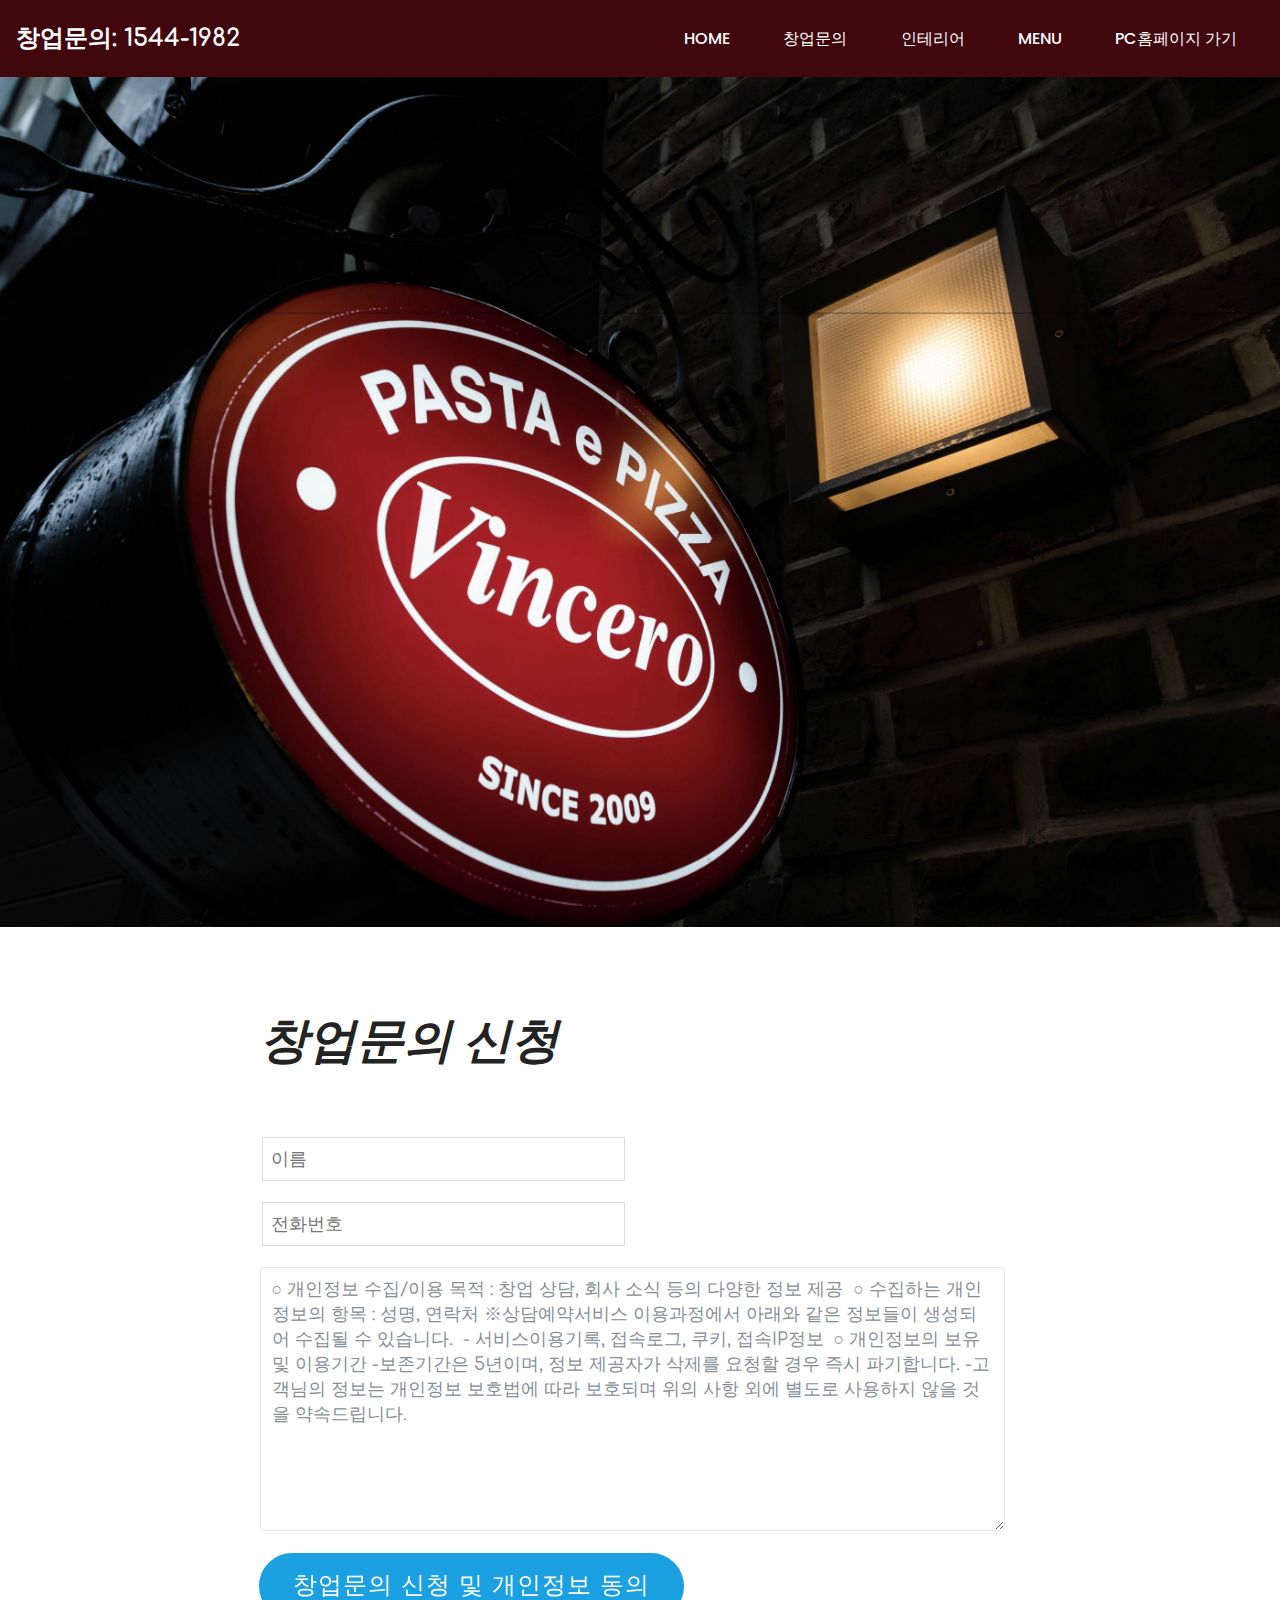
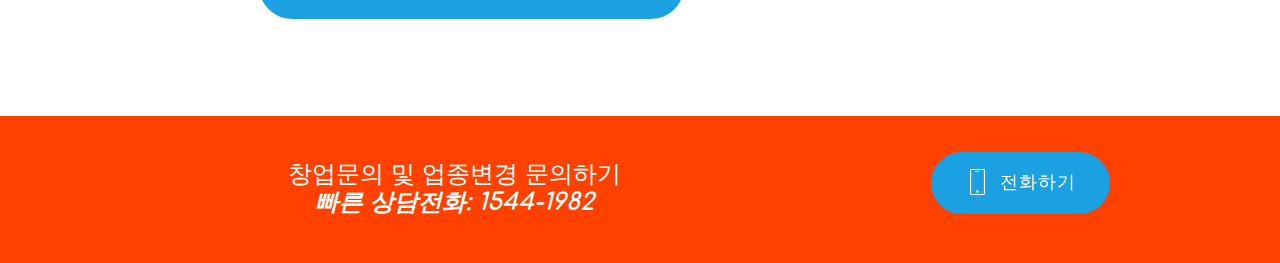
==== db.html @ 5d3021d0 "3.28" ====
<!DOCTYPE html>
<html >
<head>
  <!-- Site made with Mobirise Website Builder v4.5.2, https://mobirise.com -->
  <meta charset="UTF-8">
  <meta http-equiv="X-UA-Compatible" content="IE=edge">
  <meta name="generator" content="Mobirise v4.5.2, mobirise.com">
  <meta name="viewport" content="width=device-width, initial-scale=1, minimum-scale=1">
  <link rel="shortcut icon" href="assets/images/logo2.png" type="image/x-icon">
  <meta name="description" content="빈체로 레스토랑창업 아이템 정보">
  <title>빈체로 레스토랑창업 정보</title>
  <link rel="stylesheet" href="https://fonts.googleapis.com/css?family=Poppins:300,400,500,600,700">
  <link rel="stylesheet" href="assets/web/assets/mobirise-icons/mobirise-icons.css">
  <link rel="stylesheet" href="assets/bootstrap/css/bootstrap.min.css">
  <link rel="stylesheet" href="assets/bootstrap/css/bootstrap-grid.min.css">
  <link rel="stylesheet" href="assets/bootstrap/css/bootstrap-reboot.min.css">
  <link rel="stylesheet" href="assets/dropdown/css/style.css">
  <link rel="stylesheet" href="assets/theme/css/style.css">
  <link rel="stylesheet" href="assets/mobirise/css/mbr-additional.css" type="text/css">
  
  
  

<meta property="og:title" content="레스토랑창업 빈체로 창업아이템">
<meta property="og:description" content="레스토랑창업 빈체로">

<!-- Facebook Pixel Code -->
<script>
!function(f,b,e,v,n,t,s){if(f.fbq)return;n=f.fbq=function(){n.callMethod?
n.callMethod.apply(n,arguments):n.queue.push(arguments)};if(!f._fbq)f._fbq=n;
n.push=n;n.loaded=!0;n.version='2.0';n.queue=[];t=b.createElement(e);t.async=!0;
t.src=v;s=b.getElementsByTagName(e)[0];s.parentNode.insertBefore(t,s)}(window,
document,'script','https://connect.facebook.net/en_US/fbevents.js');
fbq('init', '334374096729986');
fbq('track', 'PageView');
</script>
<noscript><img height="1" width="1" style="display:none"
src="https://www.facebook.com/tr?id=334374096729986&ev=PageView&noscript=1"
/></noscript>
<!-- DO NOT MODIFY -->
<!-- End Facebook Pixel Code -->
</head>
<body>

<!-- Google Analytics -->
<!-- Global site tag (gtag.js) - Google Analytics -->
<script async src="https://www.googletagmanager.com/gtag/js?id=UA-93839439-15"></script>
<script>
  window.dataLayer = window.dataLayer || [];
  function gtag(){dataLayer.push(arguments);}
  gtag('js', new Date());

  gtag('config', 'UA-93839439-15');
</script>
<!-- /Google Analytics -->


<section once="footers" class="cid-qMMzba662f" id="footer1-1d" data-rv-view="251">

    

    

    <div class="container">
        <div class="media-container-row align-center justify-content-center align-items-center">
            <div class="section-text m-2">
                <p class="mbr-text mbr-black mb-0 mbr-fonts-style display-7">dfdfdfdfdfdfdf</p>
            </div>
            
        </div>
    </div>
</section>

<section class="menu cid-qMMxXJLkba" once="menu" id="menu1-1e" data-rv-view="254">

    
    

    <nav class="navbar navbar-dropdown navbar-fixed-top navbar-expand-lg">
        <div class="navbar-brand">
            
            <span class="navbar-caption-wrap"><a class="navbar-caption text-white display-5" href="tel:1544-1982">창업문의: 1544-1982&nbsp;</a></span>
        </div>
        <button class="navbar-toggler" type="button" data-toggle="collapse" data-target="#navbarSupportedContent" aria-controls="navbarNavAltMarkup" aria-expanded="false" aria-label="Toggle navigation">
            <div class="hamburger">
                <span></span>
                <span></span>
                <span></span>
                <span></span>
            </div>
        </button>
      <div class="collapse navbar-collapse" id="navbarSupportedContent">
            <ul class="navbar-nav nav-dropdown nav-right" data-app-modern-menu="true"><li class="nav-item">
                    <a class="nav-link link text-white display-4" href="index.html">HOME</a>
                </li><li class="nav-item"><a class="nav-link link text-white display-4" href="db.html">창업문의</a></li>
                <li class="nav-item">
                    <a class="nav-link link text-white display-4" href="index.html#wowslider-q">인테리어</a>
                </li><li class="nav-item"><a class="nav-link link text-white display-4" href="index.html#features16-v">MENU</a></li>
                <li class="nav-item">
                    <a class="nav-link link text-white display-4" href="http://www.vincero.co/">PC홈페이지 가기</a>
                </li></ul>
            
            
      </div>
    </nav>
</section>

<section class="cid-qMPWNWsmao" id="image1-1g" data-rv-view="256">

    

    
    <figure class="mbr-figure">
            <div class="image-block" style="width: 66%;">
                <img src="assets/images/-01i0906-2800x1866.jpg" width="1400" alt="Mobirise" title="" media-simple="true">
            </div>
    </figure>
</section>

<section class="cid-qMPWMbEfNv" id="form2-1f" data-rv-view="259">

    

    
    <div class="container">
        <div class="row justify-content-center">
            <div class="form-1 col-md-8 col-sm-12" data-form-type="formoid">
                <h1 class="mbr-fonts-style mbr-section-heading display-2"><strong><em>창업문의 신청</em></strong></h1>
                <div data-form-alert="" hidden="">감사합니다. 창업문의 신청이 접수되었습니다.</div>
                <form class="mbr-form" action="https://mobirise.com/" method="post" data-form-title="My Mobirise Form"><input type="hidden" data-form-email="true" value="xcXzHi24uvrr2KKrR8WQhCg5rnn2HYo2/P9VfbgAysuGB4WhBj3OjEM5B5cyrfAngEfB4+L61QibQx8ptOHv7mRK9OkXcSCrXVsI24dk4pRbeNUTCFuhPy/o4y9EVj8+">
                    <div class="row input-main">
                        <div class="col-md-6 input-wrap" data-for="name">
                            <input type="text" class="field display-7" name="name" data-form-field="Name" placeholder="이름" required="" id="name-form2-1f">
                        </div>
                        
                    </div>
                    <div class="row input-main">
                        
                        <div class="col-md-6 input-wrap" data-for="subject">
                            <input type="text" class="field display-7" name="sujbect" data-form-field="Subject" placeholder="전화번호" id="sujbect-form2-1f">
                        </div>
                    </div>
                    <div class="form-group" data-for="message">
                        <textarea type="text" class="form-control display-7" name="message" rows="7" placeholder="○ 개인정보 수집/이용 목적 : 창업 상담, 회사 소식 등의 다양한 정보 제공  ○ 수집하는 개인정보의 항목 : 성명, 연락처 ※상담예약서비스 이용과정에서 아래와 같은 정보들이 생성되어 수집될 수 있습니다.  - 서비스이용기록, 접속로그, 쿠키, 접속IP정보  ○ 개인정보의 보유 및 이용기간 -보존기간은 5년이며, 정보 제공자가 삭제를 요청할 경우 즉시 파기합니다. -고객님의 정보는 개인정보 보호법에 따라 보호되며 위의 사항 외에 별도로 사용하지 않을 것을 약속드립니다." data-form-field="Message" id="message-form2-1f"></textarea>
                    </div>
                    <span class="input-group-btn"><button href="" type="submit" class="btn btn-form btn-info display-5">창업문의 신청 및 개인정보 동의</button></span>
                </form>
            </div>
        </div>
   </div>
</section>

<section class="cid-qMPXDvBtUy" id="info1-1l" data-rv-view="262">

    

    
    <div class="container text-center">
        <div class="row justify-content-center">
            <div class="col-md-8 section">
                <div class="section-title">
                    <h3 class="mbr-fonts-style mbr-section-title display-5">창업문의 및 업종변경 문의하기<br><strong><em>빠른 상담전화: 1544-1982</em></strong></h3>
                </div>
            </div>
            <div class="col-md-4 mbr-section-btn"><a href="tel:1544-1982" class="btn btn-info display-7"><span class="mbri-mobile mbr-iconfont mbr-iconfont-btn"></span>전화하기</a></div>
        </div>
    </div>
</section>


  <script src="assets/web/assets/jquery/jquery.min.js"></script>
  <script src="assets/popper/popper.min.js"></script>
  <script src="assets/bootstrap/js/bootstrap.min.js"></script>
  <script src="assets/smooth-scroll/smooth-scroll.js"></script>
  <script src="assets/dropdown/js/script.min.js"></script>
  <script src="assets/touch-swipe/jquery.touch-swipe.min.js"></script>
  <script src="assets/theme/js/script.js"></script>
  <script src="assets/formoid/formoid.min.js"></script>
  
  <script type="text/javascript">
/* <![CDATA[ */
var google_conversion_id = 977690298;
var google_custom_params = window.google_tag_params;
var google_remarketing_only = true;
/* ]]> */
</script>
<script type="text/javascript" src="//www.googleadservices.com/pagead/conversion.js">
</script>
<noscript>
<div style="display:inline;">
<img height="1" width="1" style="border-style:none;" alt="" src="//googleads.g.doubleclick.net/pagead/viewthroughconversion/977690298/?guid=ON&script=0"/>
</div>
</noscript>
</body>
</html>
---- assets/web/assets/mobirise-icons/mobirise-icons.css ----
@font-face {
  font-family: 'MobiriseIcons';
  src:  url('mobirise-icons.eot?spat4u');
  src:  url('mobirise-icons.eot?spat4u#iefix') format('embedded-opentype'),
    url('mobirise-icons.ttf?spat4u') format('truetype'),
    url('mobirise-icons.woff?spat4u') format('woff'),
    url('mobirise-icons.svg?spat4u#MobiriseIcons') format('svg');
  font-weight: normal;
  font-style: normal;
}

[class^="mbri-"], [class*=" mbri-"] {
  /* use !important to prevent issues with browser extensions that change fonts */
  font-family: MobiriseIcons !important;
  speak: none;
  font-style: normal;
  font-weight: normal;
  font-variant: normal;
  text-transform: none;
  line-height: 1;

  /* Better Font Rendering =========== */
  -webkit-font-smoothing: antialiased;
  -moz-osx-font-smoothing: grayscale;
}

.mbri-add-submenu:before {
  content: "\e900";
}
.mbri-alert:before {
  content: "\e901";
}
.mbri-align-center:before {
  content: "\e902";
}
.mbri-align-justify:before {
  content: "\e903";
}
.mbri-align-left:before {
  content: "\e904";
}
.mbri-align-right:before {
  content: "\e905";
}
.mbri-android:before {
  content: "\e906";
}
.mbri-apple:before {
  content: "\e907";
}
.mbri-arrow-down:before {
  content: "\e908";
}
.mbri-arrow-next:before {
  content: "\e909";
}
.mbri-arrow-prev:before {
  content: "\e90a";
}
.mbri-arrow-up:before {
  content: "\e90b";
}
.mbri-bold:before {
  content: "\e90c";
}
.mbri-bookmark:before {
  content: "\e90d";
}
.mbri-bootstrap:before {
  content: "\e90e";
}
.mbri-briefcase:before {
  content: "\e90f";
}
.mbri-browse:before {
  content: "\e910";
}
.mbri-bulleted-list:before {
  content: "\e911";
}
.mbri-calendar:before {
  content: "\e912";
}
.mbri-camera:before {
  content: "\e913";
}
.mbri-cart-add:before {
  content: "\e914";
}
.mbri-cart-full:before {
  content: "\e915";
}
.mbri-cash:before {
  content: "\e916";
}
.mbri-change-style:before {
  content: "\e917";
}
.mbri-chat:before {
  content: "\e918";
}
.mbri-clock:before {
  content: "\e919";
}
.mbri-close:before {
  content: "\e91a";
}
.mbri-cloud:before {
  content: "\e91b";
}
.mbri-code:before {
  content: "\e91c";
}
.mbri-contact-form:before {
  content: "\e91d";
}
.mbri-credit-card:before {
  content: "\e91e";
}
.mbri-cursor-click:before {
  content: "\e91f";
}
.mbri-cust-feedback:before {
  content: "\e920";
}
.mbri-database:before {
  content: "\e921";
}
.mbri-delivery:before {
  content: "\e922";
}
.mbri-desktop:before {
  content: "\e923";
}
.mbri-devices:before {
  content: "\e924";
}
.mbri-down:before {
  content: "\e925";
}
.mbri-download:before {
  content: "\e989";
}
.mbri-drag-n-drop:before {
  content: "\e927";
}
.mbri-drag-n-drop2:before {
  content: "\e928";
}
.mbri-edit:before {
  content: "\e929";
}
.mbri-edit2:before {
  content: "\e92a";
}
.mbri-error:before {
  content: "\e92b";
}
.mbri-extension:before {
  content: "\e92c";
}
.mbri-features:before {
  content: "\e92d";
}
.mbri-file:before {
  content: "\e92e";
}
.mbri-flag:before {
  content: "\e92f";
}
.mbri-folder:before {
  content: "\e930";
}
.mbri-gift:before {
  content: "\e931";
}
.mbri-github:before {
  content: "\e932";
}
.mbri-globe:before {
  content: "\e933";
}
.mbri-globe-2:before {
  content: "\e934";
}
.mbri-growing-chart:before {
  content: "\e935";
}
.mbri-hearth:before {
  content: "\e936";
}
.mbri-help:before {
  content: "\e937";
}
.mbri-home:before {
  content: "\e938";
}
.mbri-hot-cup:before {
  content: "\e939";
}
.mbri-idea:before {
  content: "\e93a";
}
.mbri-image-gallery:before {
  content: "\e93b";
}
.mbri-image-slider:before {
  content: "\e93c";
}
.mbri-info:before {
  content: "\e93d";
}
.mbri-italic:before {
  content: "\e93e";
}
.mbri-key:before {
  content: "\e93f";
}
.mbri-laptop:before {
  content: "\e940";
}
.mbri-layers:before {
  content: "\e941";
}
.mbri-left-right:before {
  content: "\e942";
}
.mbri-left:before {
  content: "\e943";
}
.mbri-letter:before {
  content: "\e944";
}
.mbri-like:before {
  content: "\e945";
}
.mbri-link:before {
  content: "\e946";
}
.mbri-lock:before {
  content: "\e947";
}
.mbri-login:before {
  content: "\e948";
}
.mbri-logout:before {
  content: "\e949";
}
.mbri-magic-stick:before {
  content: "\e94a";
}
.mbri-map-pin:before {
  content: "\e94b";
}
.mbri-menu:before {
  content: "\e94c";
}
.mbri-mobile:before {
  content: "\e94d";
}
.mbri-mobile2:before {
  content: "\e94e";
}
.mbri-mobirise:before {
  content: "\e94f";
}
.mbri-more-horizontal:before {
  content: "\e950";
}
.mbri-more-vertical:before {
  content: "\e951";
}
.mbri-music:before {
  content: "\e952";
}
.mbri-new-file:before {
  content: "\e953";
}
.mbri-numbered-list:before {
  content: "\e954";
}
.mbri-opened-folder:before {
  content: "\e955";
}
.mbri-pages:before {
  content: "\e956";
}
.mbri-paper-plane:before {
  content: "\e957";
}
.mbri-paperclip:before {
  content: "\e958";
}
.mbri-photo:before {
  content: "\e959";
}
.mbri-photos:before {
  content: "\e95a";
}
.mbri-pin:before {
  content: "\e95b";
}
.mbri-play:before {
  content: "\e95c";
}
.mbri-plus:before {
  content: "\e95d";
}
.mbri-preview:before {
  content: "\e95e";
}
.mbri-print:before {
  content: "\e95f";
}
.mbri-protect:before {
  content: "\e960";
}
.mbri-question:before {
  content: "\e961";
}
.mbri-quote-left:before {
  content: "\e962";
}
.mbri-quote-right:before {
  content: "\e963";
}
.mbri-refresh:before {
  content: "\e964";
}
.mbri-responsive:before {
  content: "\e965";
}
.mbri-right:before {
  content: "\e966";
}
.mbri-rocket:before {
  content: "\e967";
}
.mbri-sad-face:before {
  content: "\e968";
}
.mbri-sale:before {
  content: "\e969";
}
.mbri-save:before {
  content: "\e96a";
}
.mbri-search:before {
  content: "\e96b";
}
.mbri-setting:before {
  content: "\e96c";
}
.mbri-setting2:before {
  content: "\e96d";
}
.mbri-setting3:before {
  content: "\e96e";
}
.mbri-share:before {
  content: "\e96f";
}
.mbri-shopping-bag:before {
  content: "\e970";
}
.mbri-shopping-basket:before {
  content: "\e971";
}
.mbri-shopping-cart:before {
  content: "\e972";
}
.mbri-sites:before {
  content: "\e973";
}
.mbri-smile-face:before {
  content: "\e974";
}
.mbri-speed:before {
  content: "\e975";
}
.mbri-star:before {
  content: "\e976";
}
.mbri-success:before {
  content: "\e977";
}
.mbri-sun:before {
  content: "\e978";
}
.mbri-sun2:before {
  content: "\e979";
}
.mbri-tablet:before {
  content: "\e97a";
}
.mbri-tablet-vertical:before {
  content: "\e97b";
}
.mbri-target:before {
  content: "\e97c";
}
.mbri-timer:before {
  content: "\e97d";
}
.mbri-to-ftp:before {
  content: "\e97e";
}
.mbri-to-local-drive:before {
  content: "\e97f";
}
.mbri-touch-swipe:before {
  content: "\e980";
}
.mbri-touch:before {
  content: "\e981";
}
.mbri-trash:before {
  content: "\e982";
}
.mbri-underline:before {
  content: "\e983";
}
.mbri-unlink:before {
  content: "\e984";
}
.mbri-unlock:before {
  content: "\e985";
}
.mbri-up-down:before {
  content: "\e986";
}
.mbri-up:before {
  content: "\e987";
}
.mbri-update:before {
  content: "\e988";
}
.mbri-upload:before {
 content: "\e926"; 
}
.mbri-user:before {
  content: "\e98a";
}
.mbri-user2:before {
  content: "\e98b";
}
.mbri-users:before {
  content: "\e98c";
}
.mbri-video:before {
  content: "\e98d";
}
.mbri-video-play:before {
  content: "\e98e";
}
.mbri-watch:before {
  content: "\e98f";
}
.mbri-website-theme:before {
  content: "\e990";
}
.mbri-wifi:before {
  content: "\e991";
}
.mbri-windows:before {
  content: "\e992";
}
.mbri-zoom-out:before {
  content: "\e993";
}
.mbri-redo:before {
  content: "\e994";
}
.mbri-undo:before {
  content: "\e995";
}
---- assets/dropdown/css/style.css ----
.navbar-dropdown {
  left: 0;
  padding: 0;
  position: absolute;
  right: 0;
  top: 0;
  transition: all 0.45s ease;
  z-index: 1030;
  background: #282828; }
  .navbar-dropdown .navbar-logo {
    margin-right: 0.8rem;
    transition: margin 0.3s ease-in-out;
    vertical-align: middle; }
    .navbar-dropdown .navbar-logo img {
      height: 3.125rem;
      transition: all 0.3s ease-in-out; }
    .navbar-dropdown .navbar-logo.mbr-iconfont {
      font-size: 3.125rem;
      line-height: 3.125rem; }
  .navbar-dropdown .navbar-caption {
    font-weight: 700;
    white-space: normal;
    vertical-align: -4px;
    line-height: 3.125rem !important; }
    .navbar-dropdown .navbar-caption, .navbar-dropdown .navbar-caption:hover {
      color: inherit;
      text-decoration: none; }
  .navbar-dropdown .mbr-iconfont + .navbar-caption {
    vertical-align: -1px; }
  .navbar-dropdown.navbar-fixed-top {
    position: fixed; }
  .navbar-dropdown .navbar-brand span {
    vertical-align: -4px; }
  .navbar-dropdown.bg-color.transparent {
    background: none; }
  .navbar-dropdown.navbar-short .navbar-brand {
    padding: 0.625rem 0; }
    .navbar-dropdown.navbar-short .navbar-brand span {
      vertical-align: -1px; }
  .navbar-dropdown.navbar-short .navbar-caption {
    line-height: 2.375rem !important;
    vertical-align: -2px; }
  .navbar-dropdown.navbar-short .navbar-logo {
    margin-right: 0.5rem; }
    .navbar-dropdown.navbar-short .navbar-logo img {
      height: 2.375rem; }
    .navbar-dropdown.navbar-short .navbar-logo.mbr-iconfont {
      font-size: 2.375rem;
      line-height: 2.375rem; }
  .navbar-dropdown.navbar-short .mbr-table-cell {
    height: 3.625rem; }
  .navbar-dropdown .navbar-close {
    left: 0.6875rem;
    position: fixed;
    top: 0.75rem;
    z-index: 1000; }
  .navbar-dropdown .hamburger-icon {
    content: "";
    display: inline-block;
    vertical-align: middle;
    width: 16px;
    -webkit-box-shadow: 0 -6px 0 1px #282828,0 0 0 1px #282828,0 6px 0 1px #282828;
    -moz-box-shadow: 0 -6px 0 1px #282828,0 0 0 1px #282828,0 6px 0 1px #282828;
    box-shadow: 0 -6px 0 1px #282828,0 0 0 1px #282828,0 6px 0 1px #282828; }

.dropdown-menu .dropdown-toggle[data-toggle="dropdown-submenu"]::after {
  border-bottom: 0.35em solid transparent;
  border-left: 0.35em solid;
  border-right: 0;
  border-top: 0.35em solid transparent;
  margin-left: 0.3rem; }

.dropdown-menu .dropdown-item:focus {
  outline: 0; }

.nav-dropdown {
  font-size: 0.75rem;
  font-weight: 500;
  height: auto !important; }
  .nav-dropdown .nav-btn {
    padding-left: 1rem; }
  .nav-dropdown .link {
    margin: .667em 1.667em;
    font-weight: 500;
    padding: 0;
    transition: color .2s ease-in-out; }
    .nav-dropdown .link.dropdown-toggle {
      margin-right: 2.583em; }
      .nav-dropdown .link.dropdown-toggle::after {
        margin-left: .25rem;
        border-top: 0.35em solid;
        border-right: 0.35em solid transparent;
        border-left: 0.35em solid transparent;
        border-bottom: 0; }
      .nav-dropdown .link.dropdown-toggle[aria-expanded="true"] {
        margin: 0;
        padding: 0.667em 3.263em  0.667em 1.667em; }
  .nav-dropdown .link::after,
  .nav-dropdown .dropdown-item::after {
    color: inherit; }
  .nav-dropdown .btn {
    font-size: 0.75rem;
    font-weight: 700;
    letter-spacing: 0;
    margin-bottom: 0;
    padding-left: 1.25rem;
    padding-right: 1.25rem; }
  .nav-dropdown .dropdown-menu {
    border-radius: 0;
    border: 0;
    left: 0;
    margin: 0;
    padding-bottom: 1.25rem;
    padding-top: 1.25rem;
    position: relative; }
  .nav-dropdown .dropdown-submenu {
    margin-left: 0.125rem;
    top: 0; }
  .nav-dropdown .dropdown-item {
    font-size: 0.8125rem;
    font-weight: 500;
    line-height: 2;
    padding: 0.3846em 4.615em 0.3846em 1.5385em;
    position: relative;
    transition: color .2s ease-in-out, background-color .2s ease-in-out; }
    .nav-dropdown .dropdown-item::after {
      margin-top: -0.3077em;
      position: absolute;
      right: 1.1538em;
      top: 50%; }
    .nav-dropdown .dropdown-item:focus, .nav-dropdown .dropdown-item:hover {
      background: none; }

@media (max-width: 767px) {
  .nav-dropdown.navbar-toggleable-sm {
    bottom: 0;
    display: none;
    left: 0;
    overflow-x: hidden;
    position: fixed;
    top: 0;
    transform: translateX(-100%);
    -ms-transform: translateX(-100%);
    -webkit-transform: translateX(-100%);
    width: 18.75rem;
    z-index: 999; } }
.nav-dropdown.navbar-toggleable-xl {
  bottom: 0;
  display: none;
  left: 0;
  overflow-x: hidden;
  position: fixed;
  top: 0;
  transform: translateX(-100%);
  -ms-transform: translateX(-100%);
  -webkit-transform: translateX(-100%);
  width: 18.75rem;
  z-index: 999; }

.nav-dropdown-sm {
  display: block !important;
  overflow-x: hidden;
  overflow: auto;
  padding-top: 3.875rem; }
  .nav-dropdown-sm::after {
    content: "";
    display: block;
    height: 3rem;
    width: 100%; }
  .nav-dropdown-sm.collapse.in ~ .navbar-close {
    display: block !important; }
  .nav-dropdown-sm.collapsing, .nav-dropdown-sm.collapse.in {
    transform: translateX(0);
    -ms-transform: translateX(0);
    -webkit-transform: translateX(0);
    transition: all 0.25s ease-out;
    -webkit-transition: all 0.25s ease-out;
    background: #282828; }
  .nav-dropdown-sm.collapsing[aria-expanded="false"] {
    transform: translateX(-100%);
    -ms-transform: translateX(-100%);
    -webkit-transform: translateX(-100%); }
  .nav-dropdown-sm .nav-item {
    display: block;
    margin-left: 0 !important;
    padding-left: 0; }
  .nav-dropdown-sm .link,
  .nav-dropdown-sm .dropdown-item {
    border-top: 1px dotted rgba(255, 255, 255, 0.1);
    font-size: 0.8125rem;
    line-height: 1.6;
    margin: 0 !important;
    padding: 0.875rem 2.4rem 0.875rem 1.5625rem !important;
    position: relative;
    white-space: normal; }
    .nav-dropdown-sm .link:focus, .nav-dropdown-sm .link:hover,
    .nav-dropdown-sm .dropdown-item:focus,
    .nav-dropdown-sm .dropdown-item:hover {
      background: rgba(0, 0, 0, 0.2) !important;
      color: #c0a375; }
  .nav-dropdown-sm .nav-btn {
    position: relative;
    padding: 1.5625rem 1.5625rem 0 1.5625rem; }
    .nav-dropdown-sm .nav-btn::before {
      border-top: 1px dotted rgba(255, 255, 255, 0.1);
      content: "";
      left: 0;
      position: absolute;
      top: 0;
      width: 100%; }
    .nav-dropdown-sm .nav-btn + .nav-btn {
      padding-top: 0.625rem; }
      .nav-dropdown-sm .nav-btn + .nav-btn::before {
        display: none; }
  .nav-dropdown-sm .btn {
    padding: 0.625rem 0; }
  .nav-dropdown-sm .dropdown-toggle[data-toggle="dropdown-submenu"]::after {
    margin-left: .25rem;
    border-top: 0.35em solid;
    border-right: 0.35em solid transparent;
    border-left: 0.35em solid transparent;
    border-bottom: 0; }
  .nav-dropdown-sm .dropdown-toggle[data-toggle="dropdown-submenu"][aria-expanded="true"]::after {
    border-top: 0;
    border-right: 0.35em solid transparent;
    border-left: 0.35em solid transparent;
    border-bottom: 0.35em solid; }
  .nav-dropdown-sm .dropdown-menu {
    margin: 0;
    padding: 0;
    position: relative;
    top: 0;
    left: 0;
    width: 100%;
    border: 0;
    float: none;
    border-radius: 0;
    background: none; }
  .nav-dropdown-sm .dropdown-submenu {
    left: 100%;
    margin-left: 0.125rem;
    margin-top: -1.25rem;
    top: 0; }

.navbar-toggleable-sm .nav-dropdown .dropdown-menu {
  position: absolute; }

.navbar-toggleable-sm .nav-dropdown .dropdown-submenu {
  left: 100%;
  margin-left: 0.125rem;
  margin-top: -1.25rem;
  top: 0; }

.navbar-toggleable-sm.opened .nav-dropdown .dropdown-menu {
  position: relative; }

.navbar-toggleable-sm.opened .nav-dropdown .dropdown-submenu {
  left: 0;
  margin-left: 00rem;
  margin-top: 0rem;
  top: 0; }

.is-builder .nav-dropdown.collapsing {
  transition: none !important; }

/*# sourceMappingURL=style.css.map */
---- assets/theme/css/style.css ----
/*!
 * Mobirise v4 theme (https://mobirise.com/)
 * Copyright 2017 Mobirise
 */
section {
  background-color: #eeeeee; }

section,
.container,
.container-fluid {
  position: relative;
  word-wrap: break-word; }

a.mbr-iconfont:hover {
  text-decoration: none; }

.article .lead p, .article .lead ul, .article .lead ol, .article .lead pre, .article .lead blockquote {
  margin-bottom: 0; }

a {
  font-style: normal;
  font-weight: 400;
  cursor: pointer; }
  a, a:hover {
    text-decoration: none; }

figure {
  margin-bottom: 0; }

body {
  color: #232323; }

h1, h2, h3, h4, h5, h6,
.h1, .h2, .h3, .h4, .h5, .h6,
.display-1, .display-2, .display-3, .display-4 {
  line-height: 1;
  word-break: break-word;
  word-wrap: break-word; }

b, strong {
  font-weight: bold; }

blockquote {
  padding: 10px 0 10px 20px;
  position: relative;
  border-left: 2px solid;
  border-color: #ff3366; }

input:-webkit-autofill, input:-webkit-autofill:hover, input:-webkit-autofill:focus, input:-webkit-autofill:active {
  transition-delay: 9999s;
  transition-property: background-color, color; }

textarea[type="hidden"] {
  display: none; }

body {
  position: relative; }

section {
  background-position: 50% 50%;
  background-repeat: no-repeat;
  background-size: cover; }
  section .mbr-background-video,
  section .mbr-background-video-preview {
    position: absolute;
    bottom: 0;
    left: 0;
    right: 0;
    top: 0; }

.hidden {
  visibility: hidden; }

.mbr-z-index20 {
  z-index: 20; }

/*! Base colors */
.mbr-white {
  color: #ffffff; }

.mbr-black {
  color: #000000; }

.mbr-bg-white {
  background-color: #ffffff; }

.mbr-bg-black {
  background-color: #000000; }

/*! Text-aligns */
.align-left {
  text-align: left; }

.align-center {
  text-align: center; }

.align-right {
  text-align: right; }

@media (max-width: 767px) {
  .align-left, .align-center, .align-right, .mbr-section-btn, .mbr-section-title {
    text-align: center; } }
/*! Font-weight  */
.mbr-light {
  font-weight: 300; }

.mbr-regular {
  font-weight: 400; }

.mbr-semibold {
  font-weight: 500; }

.mbr-bold {
  font-weight: 700; }

/*! Media  */
.media-size-item {
  -webkit-flex: 1 1 auto;
  -moz-flex: 1 1 auto;
  -ms-flex: 1 1 auto;
  -o-flex: 1 1 auto;
  flex: 1 1 auto; }

.media-content {
  -webkit-flex-basis: 100%;
  flex-basis: 100%; }

.media-container-row {
  display: -ms-flexbox;
  display: -webkit-flex;
  display: flex;
  -webkit-flex-direction: row;
  -ms-flex-direction: row;
  flex-direction: row;
  -webkit-flex-wrap: wrap;
  -ms-flex-wrap: wrap;
  flex-wrap: wrap;
  -webkit-justify-content: center;
  -ms-flex-pack: center;
  justify-content: center;
  -webkit-align-content: center;
  -ms-flex-line-pack: center;
  align-content: center;
  -webkit-align-items: start;
  -ms-flex-align: start;
  align-items: start; }
  .media-container-row .media-size-item {
    width: 400px; }

.media-container-column {
  display: -ms-flexbox;
  display: -webkit-flex;
  display: flex;
  -webkit-flex-direction: column;
  -ms-flex-direction: column;
  flex-direction: column;
  -webkit-flex-wrap: wrap;
  -ms-flex-wrap: wrap;
  flex-wrap: wrap;
  -webkit-justify-content: center;
  -ms-flex-pack: center;
  justify-content: center;
  -webkit-align-content: center;
  -ms-flex-line-pack: center;
  align-content: center;
  -webkit-align-items: stretch;
  -ms-flex-align: stretch;
  align-items: stretch; }
  .media-container-column > * {
    width: 100%; }

@media (min-width: 992px) {
  .media-container-row {
    -webkit-flex-wrap: nowrap;
    -ms-flex-wrap: nowrap;
    flex-wrap: nowrap; } }
figure {
  overflow: hidden; }

figure[mbr-media-size] {
  transition: width 0.1s; }

.mbr-figure img, .mbr-figure iframe {
  display: block;
  width: 100%; }

.card {
  background-color: transparent;
  border: none; }

.card-img {
  text-align: center;
  flex-shrink: 0; }

.media {
  max-width: 100%;
  margin: 0 auto; }

.mbr-figure {
  -ms-flex-item-align: center;
  -ms-grid-row-align: center;
  -webkit-align-self: center;
  align-self: center; }

.media-container > div {
  max-width: 100%; }

.mbr-figure img, .card-img img {
  width: 100%; }

@media (max-width: 991px) {
  .media-size-item {
    width: auto !important; }

  .media {
    width: auto; }

  .mbr-figure {
    width: 100% !important; } }
/*! Buttons */
.mbr-section-btn {
  margin-left: -.25rem;
  margin-right: -.25rem;
  font-size: 0; }

nav .mbr-section-btn {
  margin-left: 0rem;
  margin-right: 0rem; }

/*! Btn icon margin */
.btn .mbr-iconfont, .btn.btn-sm .mbr-iconfont {
  cursor: pointer;
  margin-right: 0.5rem; }

.btn.btn-md .mbr-iconfont, .btn.btn-md .mbr-iconfont {
  margin-right: 0.8rem; }

.mbr-regular {
  font-weight: 400; }

.mbr-semibold {
  font-weight: 500; }

.mbr-bold {
  font-weight: 700; }

[type="submit"] {
  -webkit-appearance: none; }

/*! Full-screen */
.mbr-fullscreen .mbr-overlay {
  min-height: 100vh; }

.mbr-fullscreen {
  display: flex;
  display: -webkit-flex;
  display: -moz-flex;
  display: -ms-flex;
  display: -o-flex;
  align-items: center;
  -webkit-align-items: center;
  min-height: 100vh;
  padding-top: 3rem;
  padding-bottom: 3rem; }

/*! Map */
.map {
  height: 25rem;
  position: relative; }
  .map iframe {
    width: 100%;
    height: 100%; }

/* Form */
.form-asterisk {
  font-family: initial;
  position: absolute;
  top: -2px;
  font-weight: normal; }

/*! Scroll to top arrow */
.mbr-arrow-up {
  bottom: 25px;
  right: 90px;
  position: fixed;
  text-align: right;
  z-index: 5000;
  color: #ffffff;
  font-size: 32px;
  transform: rotate(180deg);
  -webkit-transform: rotate(180deg); }

.mbr-arrow-up a {
  background: rgba(0, 0, 0, 0.2);
  border-radius: 3px;
  color: #fff;
  display: inline-block;
  height: 60px;
  width: 60px;
  outline-style: none !important;
  position: relative;
  text-decoration: none;
  transition: all .3s ease-in-out;
  cursor: pointer;
  text-align: center; }
  .mbr-arrow-up a:hover {
    background-color: rgba(0, 0, 0, 0.4); }
  .mbr-arrow-up a i {
    line-height: 60px; }

.mbr-arrow-up-icon {
  display: block;
  color: #fff; }

.mbr-arrow-up-icon::before {
  content: "\203a";
  display: inline-block;
  font-family: serif;
  font-size: 32px;
  line-height: 1;
  font-style: normal;
  position: relative;
  top: 6px;
  left: -4px;
  -webkit-transform: rotate(-90deg);
  transform: rotate(-90deg); }

/*! Arrow Down */
.mbr-arrow {
  position: absolute;
  bottom: 45px;
  left: 50%;
  width: 60px;
  height: 60px;
  cursor: pointer;
  background-color: rgba(80, 80, 80, 0.5);
  border-radius: 50%;
  -webkit-transform: translateX(-50%);
  transform: translateX(-50%); }
  .mbr-arrow > a {
    display: inline-block;
    text-decoration: none;
    outline-style: none;
    -webkit-animation: arrowdown 1.7s ease-in-out infinite;
    animation: arrowdown 1.7s ease-in-out infinite; }
    .mbr-arrow > a > i {
      position: absolute;
      top: -2px;
      left: 15px;
      font-size: 2rem; }

@keyframes arrowdown {
  0% {
    transform: translateY(0px);
    -webkit-transform: translateY(0px); }
  50% {
    transform: translateY(-5px);
    -webkit-transform: translateY(-5px); }
  100% {
    transform: translateY(0px);
    -webkit-transform: translateY(0px); } }
@-webkit-keyframes arrowdown {
  0% {
    transform: translateY(0px);
    -webkit-transform: translateY(0px); }
  50% {
    transform: translateY(-5px);
    -webkit-transform: translateY(-5px); }
  100% {
    transform: translateY(0px);
    -webkit-transform: translateY(0px); } }
@media (max-width: 500px) {
  .mbr-arrow-up {
    left: 50%;
    right: auto;
    transform: translateX(-50%) rotate(180deg);
    -webkit-transform: translateX(-50%) rotate(180deg); } }
/*Gradients animation*/
@keyframes gradient-animation {
  from {
    background-position: 0% 100%;
    animation-timing-function: ease-in-out; }
  to {
    background-position: 100% 0%;
    animation-timing-function: ease-in-out; } }
@-webkit-keyframes gradient-animation {
  from {
    background-position: 0% 100%;
    animation-timing-function: ease-in-out; }
  to {
    background-position: 100% 0%;
    animation-timing-function: ease-in-out; } }
.bg-gradient {
  background-size: 200% 200%;
  animation: gradient-animation 5s infinite alternate;
  -webkit-animation: gradient-animation 5s infinite alternate; }

.menu .navbar-brand {
  display: -webkit-flex; }
  .menu .navbar-brand span {
    display: flex;
    display: -webkit-flex; }
  .menu .navbar-brand .navbar-caption-wrap {
    display: -webkit-flex; }
  .menu .navbar-brand .navbar-logo img {
    display: -webkit-flex; }
@media (min-width: 768px) and (max-width: 991px) {
  .menu .navbar-toggleable-sm .navbar-nav {
    display: -webkit-box;
    display: -webkit-flex;
    display: -ms-flexbox; } }
@media (min-width: 992px) {
  .menu .navbar-nav.nav-dropdown {
    display: -webkit-flex; }
  .menu .navbar-toggleable-sm .navbar-collapse {
    display: -webkit-flex !important; } }

/*# sourceMappingURL=style.css.map */
.engine {
	position: absolute;
	text-indent: -2400px;
	text-align: center;
	padding: 0;
	top: 0;
	left: -2400px;
}
---- assets/mobirise/css/mbr-additional.css ----
@import url(https://fonts.googleapis.com/css?family=Poppins:300,400,500,600,700);
@import url(https://fonts.googleapis.com/css?family=Comfortaa:300,400,700);





body {
  font-family: Poppins;
  font-style: normal;
  line-height: 1.5;
}
.mbr-section-title {
  font-style: normal;
  line-height: 1.2;
}
.mbr-section-subtitle {
  line-height: 1.3;
}
.mbr-text {
  font-style: normal;
  line-height: 1.6;
}
.display-1 {
  font-family: 'Poppins', sans-serif;
  font-size: 4.5rem;
}
.display-2 {
  font-family: 'Poppins', sans-serif;
  font-size: 3rem;
}
.display-4 {
  font-family: 'Poppins', sans-serif;
  font-size: 1rem;
}
.display-5 {
  font-family: 'Comfortaa', sans-serif;
  font-size: 1.5rem;
}
.display-7 {
  font-family: 'Comfortaa', sans-serif;
  font-size: 1.1rem;
}
/* ---- Fluid typography for mobile devices ---- */
/* 1.4 - font scale ratio ( bootstrap == 1.42857 ) */
/* 100vw - current viewport width */
/* (48 - 20)  48 == 48rem == 768px, 20 == 20rem == 320px(minimal supported viewport) */
/* 0.65 - min scale variable, may vary */
@media (max-width: 768px) {
  .display-1 {
    font-size: 3.6rem;
    font-size: calc( 2.225rem + (4.5 - 2.225) * ((100vw - 20rem) / (48 - 20)));
    line-height: calc( 1.4 * (2.225rem + (4.5 - 2.225) * ((100vw - 20rem) / (48 - 20))));
  }
  .display-2 {
    font-size: 2.4rem;
    font-size: calc( 1.7rem + (3 - 1.7) * ((100vw - 20rem) / (48 - 20)));
    line-height: calc( 1.4 * (1.7rem + (3 - 1.7) * ((100vw - 20rem) / (48 - 20))));
  }
  .display-4 {
    font-size: 0.8rem;
    font-size: calc( 1rem + (1 - 1) * ((100vw - 20rem) / (48 - 20)));
    line-height: calc( 1.4 * (1rem + (1 - 1) * ((100vw - 20rem) / (48 - 20))));
  }
  .display-5 {
    font-size: 1.2rem;
    font-size: calc( 1.175rem + (1.5 - 1.175) * ((100vw - 20rem) / (48 - 20)));
    line-height: calc( 1.4 * (1.175rem + (1.5 - 1.175) * ((100vw - 20rem) / (48 - 20))));
  }
}
/* Buttons */
.btn {
  font-weight: 500;
  border-width: 2px;
  font-style: normal;
  letter-spacing: 1px;
  margin: .4rem .8rem;
  white-space: normal;
  transition-property: background-color, color, border-color, box-shadow;
  transition-duration: .3s,.3s,.3s,2s;
  transition-timing-function: ease-in-out;
  padding: 1rem 2rem;
  border-radius: 3px;
  display: inline-flex;
  align-items: center;
  justify-content: center;
  word-break: break-word;
}
.btn .mbr-iconfont {
  font-size: 1.6rem;
}
.btn-sm {
  border: 1px solid;
  font-weight: 500;
  letter-spacing: 1px;
  -webkit-transition: all 0.3s ease-in-out;
  -moz-transition: all 0.3s ease-in-out;
  transition: all 0.3s ease-in-out;
  padding: 0.8rem 1.5rem;
  border-radius: 3px;
}
.btn-md {
  font-weight: 500;
  letter-spacing: 1px;
  margin: .4rem .8rem !important;
  -webkit-transition: all 0.3s ease-in-out;
  -moz-transition: all 0.3s ease-in-out;
  transition: all 0.3s ease-in-out;
  padding: 1rem 2rem;
  border-radius: 3px;
}
.btn-lg {
  font-weight: 500;
  letter-spacing: 1px;
  margin: .4rem .8rem !important;
  -webkit-transition: all 0.3s ease-in-out;
  -moz-transition: all 0.3s ease-in-out;
  transition: all 0.3s ease-in-out;
  padding: 1.2rem 3.2rem;
  border-radius: 3px;
}
.bg-primary {
  background-color: #a38dfd !important;
}
.bg-success {
  background-color: #b2ccd2 !important;
}
.bg-info {
  background-color: #1ba1e2 !important;
}
.bg-warning {
  background-color: #ffffff !important;
}
.bg-danger {
  background-color: #879a9f !important;
}
.btn-primary {
  -webkit-transform: perspective(1px) translateZ(0);
  transform: perspective(1px) translateZ(0);
  position: relative;
  overflow: hidden;
}
.btn-primary:before {
  content: "";
  position: absolute;
  z-index: -1;
  height: 2rem;
  width: 2rem;
  top: calc(50% - 1rem);
  left: calc(50% - 1rem);
  transform: scale(0);
  transition-duration: 0.5s;
  transition-timing-function: ease-out;
  background-color: #6642fc;
  border-color: #6642fc;
  border-radius: 100px;
}
.btn-primary,
.btn-primary:active,
.btn-primary.active {
  background-color: #a38dfd;
  border-color: #a38dfd;
  color: #ffffff !important;
}
.btn-primary:hover,
.btn-primary:focus,
.btn-primary.focus {
  color: #ffffff !important;
  background-color: #6642fc;
  border-color: #6642fc;
}
.btn-primary:hover:before,
.btn-primary:focus:before,
.btn-primary.focus:before {
  transform: scale(10);
}
.btn-primary.disabled,
.btn-primary:disabled {
  color: #ffffff !important;
  background-color: #6642fc !important;
  border-color: #6642fc !important;
}
.btn-secondary {
  -webkit-transform: perspective(1px) translateZ(0);
  transform: perspective(1px) translateZ(0);
  position: relative;
  overflow: hidden;
}
.btn-secondary:before {
  content: "";
  position: absolute;
  z-index: -1;
  height: 2rem;
  width: 2rem;
  top: calc(50% - 1rem);
  left: calc(50% - 1rem);
  transform: scale(0);
  transition-duration: 0.5s;
  transition-timing-function: ease-out;
  background-color: #fe0613;
  border-color: #fe0613;
  border-radius: 100px;
}
.btn-secondary,
.btn-secondary:active,
.btn-secondary.active {
  background-color: #fe525b;
  border-color: #fe525b;
  color: #ffffff !important;
}
.btn-secondary:hover,
.btn-secondary:focus,
.btn-secondary.focus {
  color: #ffffff !important;
  background-color: #fe0613;
  border-color: #fe0613;
}
.btn-secondary:hover:before,
.btn-secondary:focus:before,
.btn-secondary.focus:before {
  transform: scale(10);
}
.btn-secondary.disabled,
.btn-secondary:disabled {
  color: #ffffff !important;
  background-color: #fe0613 !important;
  border-color: #fe0613 !important;
}
.btn-info {
  -webkit-transform: perspective(1px) translateZ(0);
  transform: perspective(1px) translateZ(0);
  position: relative;
  overflow: hidden;
}
.btn-info:before {
  content: "";
  position: absolute;
  z-index: -1;
  height: 2rem;
  width: 2rem;
  top: calc(50% - 1rem);
  left: calc(50% - 1rem);
  transform: scale(0);
  transition-duration: 0.5s;
  transition-timing-function: ease-out;
  background-color: #13709e;
  border-color: #13709e;
  border-radius: 100px;
}
.btn-info,
.btn-info:active,
.btn-info.active {
  background-color: #1ba1e2;
  border-color: #1ba1e2;
  color: #ffffff !important;
}
.btn-info:hover,
.btn-info:focus,
.btn-info.focus {
  color: #ffffff !important;
  background-color: #13709e;
  border-color: #13709e;
}
.btn-info:hover:before,
.btn-info:focus:before,
.btn-info.focus:before {
  transform: scale(10);
}
.btn-info.disabled,
.btn-info:disabled {
  color: #ffffff !important;
  background-color: #13709e !important;
  border-color: #13709e !important;
}
.btn-success {
  -webkit-transform: perspective(1px) translateZ(0);
  transform: perspective(1px) translateZ(0);
  position: relative;
  overflow: hidden;
}
.btn-success:before {
  content: "";
  position: absolute;
  z-index: -1;
  height: 2rem;
  width: 2rem;
  top: calc(50% - 1rem);
  left: calc(50% - 1rem);
  transform: scale(0);
  transition-duration: 0.5s;
  transition-timing-function: ease-out;
  background-color: #82acb6;
  border-color: #82acb6;
  border-radius: 100px;
}
.btn-success,
.btn-success:active,
.btn-success.active {
  background-color: #b2ccd2;
  border-color: #b2ccd2;
  color: #ffffff !important;
}
.btn-success:hover,
.btn-success:focus,
.btn-success.focus {
  color: #ffffff !important;
  background-color: #82acb6;
  border-color: #82acb6;
}
.btn-success:hover:before,
.btn-success:focus:before,
.btn-success.focus:before {
  transform: scale(10);
}
.btn-success.disabled,
.btn-success:disabled {
  color: #ffffff !important;
  background-color: #82acb6 !important;
  border-color: #82acb6 !important;
}
.btn-warning {
  -webkit-transform: perspective(1px) translateZ(0);
  transform: perspective(1px) translateZ(0);
  position: relative;
  overflow: hidden;
}
.btn-warning:before {
  content: "";
  position: absolute;
  z-index: -1;
  height: 2rem;
  width: 2rem;
  top: calc(50% - 1rem);
  left: calc(50% - 1rem);
  transform: scale(0);
  transition-duration: 0.5s;
  transition-timing-function: ease-out;
  background-color: #d4d4d4;
  border-color: #d4d4d4;
  border-radius: 100px;
}
.btn-warning,
.btn-warning:active,
.btn-warning.active {
  background-color: #ffffff;
  border-color: #ffffff;
  color: #ffffff !important;
}
.btn-warning:hover,
.btn-warning:focus,
.btn-warning.focus {
  color: #ffffff !important;
  background-color: #d4d4d4;
  border-color: #d4d4d4;
}
.btn-warning:hover:before,
.btn-warning:focus:before,
.btn-warning.focus:before {
  transform: scale(10);
}
.btn-warning.disabled,
.btn-warning:disabled {
  color: #ffffff !important;
  background-color: #d4d4d4 !important;
  border-color: #d4d4d4 !important;
}
.btn-danger {
  -webkit-transform: perspective(1px) translateZ(0);
  transform: perspective(1px) translateZ(0);
  position: relative;
  overflow: hidden;
}
.btn-danger:before {
  content: "";
  position: absolute;
  z-index: -1;
  height: 2rem;
  width: 2rem;
  top: calc(50% - 1rem);
  left: calc(50% - 1rem);
  transform: scale(0);
  transition-duration: 0.5s;
  transition-timing-function: ease-out;
  background-color: #617479;
  border-color: #617479;
  border-radius: 100px;
}
.btn-danger,
.btn-danger:active,
.btn-danger.active {
  background-color: #879a9f;
  border-color: #879a9f;
  color: #ffffff !important;
}
.btn-danger:hover,
.btn-danger:focus,
.btn-danger.focus {
  color: #ffffff !important;
  background-color: #617479;
  border-color: #617479;
}
.btn-danger:hover:before,
.btn-danger:focus:before,
.btn-danger.focus:before {
  transform: scale(10);
}
.btn-danger.disabled,
.btn-danger:disabled {
  color: #ffffff !important;
  background-color: #617479 !important;
  border-color: #617479 !important;
}
.btn-black {
  -webkit-transform: perspective(1px) translateZ(0);
  transform: perspective(1px) translateZ(0);
  position: relative;
  overflow: hidden;
}
.btn-black:before {
  content: "";
  position: absolute;
  z-index: -1;
  height: 2rem;
  width: 2rem;
  top: calc(50% - 1rem);
  left: calc(50% - 1rem);
  transform: scale(0);
  transition-duration: 0.5s;
  transition-timing-function: ease-out;
  background-color: #0d0d0d;
  border-color: #0d0d0d;
  border-radius: 100px;
}
.btn-black,
.btn-black:active,
.btn-black.active {
  background-color: #333333;
  border-color: #333333;
  color: #ffffff !important;
}
.btn-black:hover,
.btn-black:focus,
.btn-black.focus {
  color: #ffffff !important;
  background-color: #0d0d0d;
  border-color: #0d0d0d;
}
.btn-black:hover:before,
.btn-black:focus:before,
.btn-black.focus:before {
  transform: scale(10);
}
.btn-black.disabled,
.btn-black:disabled {
  color: #ffffff !important;
  background-color: #0d0d0d !important;
  border-color: #0d0d0d !important;
}
.btn-white {
  -webkit-transform: perspective(1px) translateZ(0);
  transform: perspective(1px) translateZ(0);
  position: relative;
  overflow: hidden;
}
.btn-white:before {
  content: "";
  position: absolute;
  z-index: -1;
  height: 2rem;
  width: 2rem;
  top: calc(50% - 1rem);
  left: calc(50% - 1rem);
  transform: scale(0);
  transition-duration: 0.5s;
  transition-timing-function: ease-out;
  background-color: #d4d4d4;
  border-color: #d4d4d4;
  border-radius: 100px;
}
.btn-white,
.btn-white:active,
.btn-white.active {
  background-color: #ffffff;
  border-color: #ffffff;
  color: #ffffff !important;
}
.btn-white:hover,
.btn-white:focus,
.btn-white.focus {
  color: #ffffff !important;
  background-color: #d4d4d4;
  border-color: #d4d4d4;
}
.btn-white:hover:before,
.btn-white:focus:before,
.btn-white.focus:before {
  transform: scale(10);
}
.btn-white.disabled,
.btn-white:disabled {
  color: #ffffff !important;
  background-color: #d4d4d4 !important;
  border-color: #d4d4d4 !important;
}
.btn-white,
.btn-white:active,
.btn-white.active {
  color: #333333 !important;
}
.btn-white:hover,
.btn-white:focus,
.btn-white.focus {
  color: #333333 !important;
}
.btn-white.disabled,
.btn-white:disabled {
  color: #333333 !important;
}
.btn-primary-outline {
  -webkit-transform: perspective(1px) translateZ(0);
  transform: perspective(1px) translateZ(0);
  position: relative;
  overflow: hidden;
}
.btn-primary-outline:before {
  content: "";
  position: absolute;
  z-index: -1;
  height: 2rem;
  width: 2rem;
  top: calc(50% - 1rem);
  left: calc(50% - 1rem);
  transform: scale(0);
  transition-duration: 0.5s;
  transition-timing-function: ease-out;
  background-color: #a38dfd;
  border-color: #a38dfd;
  border-radius: 100px;
}
.btn-primary-outline,
.btn-primary-outline:active,
.btn-primary-outline.active {
  background: none;
  border-color: #5229fb;
  color: #5229fb !important;
}
.btn-primary-outline:hover,
.btn-primary-outline:focus,
.btn-primary-outline.focus {
  color: #ffffff !important;
  background-color: #a38dfd;
  border-color: #a38dfd;
}
.btn-primary-outline:hover:before,
.btn-primary-outline:focus:before,
.btn-primary-outline.focus:before {
  transform: scale(10);
}
.btn-primary-outline.disabled,
.btn-primary-outline:disabled {
  color: #ffffff !important;
  background-color: #a38dfd !important;
  border-color: #a38dfd !important;
}
.btn-secondary-outline {
  -webkit-transform: perspective(1px) translateZ(0);
  transform: perspective(1px) translateZ(0);
  position: relative;
  overflow: hidden;
}
.btn-secondary-outline:before {
  content: "";
  position: absolute;
  z-index: -1;
  height: 2rem;
  width: 2rem;
  top: calc(50% - 1rem);
  left: calc(50% - 1rem);
  transform: scale(0);
  transition-duration: 0.5s;
  transition-timing-function: ease-out;
  background-color: #fe525b;
  border-color: #fe525b;
  border-radius: 100px;
}
.btn-secondary-outline,
.btn-secondary-outline:active,
.btn-secondary-outline.active {
  background: none;
  border-color: #e9010d;
  color: #e9010d !important;
}
.btn-secondary-outline:hover,
.btn-secondary-outline:focus,
.btn-secondary-outline.focus {
  color: #ffffff !important;
  background-color: #fe525b;
  border-color: #fe525b;
}
.btn-secondary-outline:hover:before,
.btn-secondary-outline:focus:before,
.btn-secondary-outline.focus:before {
  transform: scale(10);
}
.btn-secondary-outline.disabled,
.btn-secondary-outline:disabled {
  color: #ffffff !important;
  background-color: #fe525b !important;
  border-color: #fe525b !important;
}
.btn-info-outline {
  -webkit-transform: perspective(1px) translateZ(0);
  transform: perspective(1px) translateZ(0);
  position: relative;
  overflow: hidden;
}
.btn-info-outline:before {
  content: "";
  position: absolute;
  z-index: -1;
  height: 2rem;
  width: 2rem;
  top: calc(50% - 1rem);
  left: calc(50% - 1rem);
  transform: scale(0);
  transition-duration: 0.5s;
  transition-timing-function: ease-out;
  background-color: #1ba1e2;
  border-color: #1ba1e2;
  border-radius: 100px;
}
.btn-info-outline,
.btn-info-outline:active,
.btn-info-outline.active {
  background: none;
  border-color: #106087;
  color: #106087 !important;
}
.btn-info-outline:hover,
.btn-info-outline:focus,
.btn-info-outline.focus {
  color: #ffffff !important;
  background-color: #1ba1e2;
  border-color: #1ba1e2;
}
.btn-info-outline:hover:before,
.btn-info-outline:focus:before,
.btn-info-outline.focus:before {
  transform: scale(10);
}
.btn-info-outline.disabled,
.btn-info-outline:disabled {
  color: #ffffff !important;
  background-color: #1ba1e2 !important;
  border-color: #1ba1e2 !important;
}
.btn-success-outline {
  -webkit-transform: perspective(1px) translateZ(0);
  transform: perspective(1px) translateZ(0);
  position: relative;
  overflow: hidden;
}
.btn-success-outline:before {
  content: "";
  position: absolute;
  z-index: -1;
  height: 2rem;
  width: 2rem;
  top: calc(50% - 1rem);
  left: calc(50% - 1rem);
  transform: scale(0);
  transition-duration: 0.5s;
  transition-timing-function: ease-out;
  background-color: #b2ccd2;
  border-color: #b2ccd2;
  border-radius: 100px;
}
.btn-success-outline,
.btn-success-outline:active,
.btn-success-outline.active {
  background: none;
  border-color: #72a1ac;
  color: #72a1ac !important;
}
.btn-success-outline:hover,
.btn-success-outline:focus,
.btn-success-outline.focus {
  color: #ffffff !important;
  background-color: #b2ccd2;
  border-color: #b2ccd2;
}
.btn-success-outline:hover:before,
.btn-success-outline:focus:before,
.btn-success-outline.focus:before {
  transform: scale(10);
}
.btn-success-outline.disabled,
.btn-success-outline:disabled {
  color: #ffffff !important;
  background-color: #b2ccd2 !important;
  border-color: #b2ccd2 !important;
}
.btn-warning-outline {
  -webkit-transform: perspective(1px) translateZ(0);
  transform: perspective(1px) translateZ(0);
  position: relative;
  overflow: hidden;
}
.btn-warning-outline:before {
  content: "";
  position: absolute;
  z-index: -1;
  height: 2rem;
  width: 2rem;
  top: calc(50% - 1rem);
  left: calc(50% - 1rem);
  transform: scale(0);
  transition-duration: 0.5s;
  transition-timing-function: ease-out;
  background-color: #ffffff;
  border-color: #ffffff;
  border-radius: 100px;
}
.btn-warning-outline,
.btn-warning-outline:active,
.btn-warning-outline.active {
  background: none;
  border-color: #ffffff;
  color: #ffffff !important;
}
.btn-warning-outline:hover,
.btn-warning-outline:focus,
.btn-warning-outline.focus {
  color: #ffffff !important;
  background-color: #ffffff;
  border-color: #ffffff;
}
.btn-warning-outline:hover:before,
.btn-warning-outline:focus:before,
.btn-warning-outline.focus:before {
  transform: scale(10);
}
.btn-warning-outline.disabled,
.btn-warning-outline:disabled {
  color: #ffffff !important;
  background-color: #ffffff !important;
  border-color: #ffffff !important;
}
.btn-danger-outline {
  -webkit-transform: perspective(1px) translateZ(0);
  transform: perspective(1px) translateZ(0);
  position: relative;
  overflow: hidden;
}
.btn-danger-outline:before {
  content: "";
  position: absolute;
  z-index: -1;
  height: 2rem;
  width: 2rem;
  top: calc(50% - 1rem);
  left: calc(50% - 1rem);
  transform: scale(0);
  transition-duration: 0.5s;
  transition-timing-function: ease-out;
  background-color: #879a9f;
  border-color: #879a9f;
  border-radius: 100px;
}
.btn-danger-outline,
.btn-danger-outline:active,
.btn-danger-outline.active {
  background: none;
  border-color: #55666b;
  color: #55666b !important;
}
.btn-danger-outline:hover,
.btn-danger-outline:focus,
.btn-danger-outline.focus {
  color: #ffffff !important;
  background-color: #879a9f;
  border-color: #879a9f;
}
.btn-danger-outline:hover:before,
.btn-danger-outline:focus:before,
.btn-danger-outline.focus:before {
  transform: scale(10);
}
.btn-danger-outline.disabled,
.btn-danger-outline:disabled {
  color: #ffffff !important;
  background-color: #879a9f !important;
  border-color: #879a9f !important;
}
.btn-black-outline {
  -webkit-transform: perspective(1px) translateZ(0);
  transform: perspective(1px) translateZ(0);
  position: relative;
  overflow: hidden;
}
.btn-black-outline:before {
  content: "";
  position: absolute;
  z-index: -1;
  height: 2rem;
  width: 2rem;
  top: calc(50% - 1rem);
  left: calc(50% - 1rem);
  transform: scale(0);
  transition-duration: 0.5s;
  transition-timing-function: ease-out;
  background-color: #333333;
  border-color: #333333;
  border-radius: 100px;
}
.btn-black-outline,
.btn-black-outline:active,
.btn-black-outline.active {
  background: none;
  border-color: #000000;
  color: #000000 !important;
}
.btn-black-outline:hover,
.btn-black-outline:focus,
.btn-black-outline.focus {
  color: #ffffff !important;
  background-color: #333333;
  border-color: #333333;
}
.btn-black-outline:hover:before,
.btn-black-outline:focus:before,
.btn-black-outline.focus:before {
  transform: scale(10);
}
.btn-black-outline.disabled,
.btn-black-outline:disabled {
  color: #ffffff !important;
  background-color: #333333 !important;
  border-color: #333333 !important;
}
.btn-white-outline {
  -webkit-transform: perspective(1px) translateZ(0);
  transform: perspective(1px) translateZ(0);
  position: relative;
  overflow: hidden;
}
.btn-white-outline:before {
  content: "";
  position: absolute;
  z-index: -1;
  height: 2rem;
  width: 2rem;
  top: calc(50% - 1rem);
  left: calc(50% - 1rem);
  transform: scale(0);
  transition-duration: 0.5s;
  transition-timing-function: ease-out;
  background-color: #ffffff;
  border-color: #ffffff;
  border-radius: 100px;
}
.btn-white-outline,
.btn-white-outline:active,
.btn-white-outline.active {
  background: none;
  border-color: #ffffff;
  color: #ffffff !important;
}
.btn-white-outline:hover,
.btn-white-outline:focus,
.btn-white-outline.focus {
  color: #333333 !important;
  background-color: #ffffff;
  border-color: #ffffff;
}
.btn-white-outline:hover:before,
.btn-white-outline:focus:before,
.btn-white-outline.focus:before {
  transform: scale(10);
}
.text-primary {
  color: #a38dfd !important;
}
.text-secondary {
  color: #fe525b !important;
}
.text-success {
  color: #b2ccd2 !important;
}
.text-info {
  color: #1ba1e2 !important;
}
.text-warning {
  color: #ffffff !important;
}
.text-danger {
  color: #879a9f !important;
}
.text-white {
  color: #ffffff !important;
}
.text-black {
  color: #000000 !important;
}
a.text-primary:hover,
a.text-primary:focus {
  color: #5229fb !important;
}
a.text-secondary:hover,
a.text-secondary:focus {
  color: #e9010d !important;
}
a.text-success:hover,
a.text-success:focus {
  color: #72a1ac !important;
}
a.text-info:hover,
a.text-info:focus {
  color: #106087 !important;
}
a.text-warning:hover,
a.text-warning:focus {
  color: #cccccc !important;
}
a.text-danger:hover,
a.text-danger:focus {
  color: #55666b !important;
}
a.text-white:hover,
a.text-white:focus {
  color: #b3b3b3 !important;
}
a.text-black:hover,
a.text-black:focus {
  color: #4d4d4d !important;
}
.alert-success {
  background-color: #70c770;
}
.alert-info {
  background-color: #1ba1e2;
}
.alert-warning {
  background-color: #ffffff;
}
.alert-danger {
  background-color: #879a9f;
}
.mbr-section-btn a.btn:not(.btn-form) {
  border-radius: 100px;
  transition-property: background-color, color, border-color, box-shadow;
  transition-duration: .3s,.3s,.3s,.8s;
  transition-timing-function: ease-in-out;
}
.mbr-section-btn a.btn:not(.btn-form):hover {
  box-shadow: 0 10px 40px 0 rgba(0, 0, 0, 0.2);
}
.mbr-gallery-filter li a {
  border-radius: 100px !important;
}
.mbr-gallery-filter li.active .btn {
  background-color: #a38dfd;
  border-color: #a38dfd;
  color: #ffffff;
}
.mbr-gallery-filter li.active .btn:focus {
  box-shadow: none;
}
.nav-tabs .nav-link {
  border-radius: 100px !important;
}
.btn-form {
  border-radius: 0;
}
.btn-form:hover {
  cursor: pointer;
}
a,
a:hover {
  color: #a38dfd;
}
.mbr-plan-header.bg-primary .mbr-plan-subtitle,
.mbr-plan-header.bg-primary .mbr-plan-price-desc {
  color: #ffffff;
}
.mbr-plan-header.bg-success .mbr-plan-subtitle,
.mbr-plan-header.bg-success .mbr-plan-price-desc {
  color: #ffffff;
}
.mbr-plan-header.bg-info .mbr-plan-subtitle,
.mbr-plan-header.bg-info .mbr-plan-price-desc {
  color: #d0ecf9;
}
.mbr-plan-header.bg-warning .mbr-plan-subtitle,
.mbr-plan-header.bg-warning .mbr-plan-price-desc {
  color: #ffffff;
}
.mbr-plan-header.bg-danger .mbr-plan-subtitle,
.mbr-plan-header.bg-danger .mbr-plan-price-desc {
  color: #ced6d8;
}
/* Scroll to top button*/
.scrollToTop_wraper {
  opacity: 0 !important;
}
/* Others*/
.note-check a[data-value=Rubik] {
  font-style: normal;
}
.mbr-arrow a {
  color: #ffffff;
}
.form-control-label {
  position: relative;
  cursor: pointer;
  margin-bottom: .357em;
  padding: 0;
}
.alert {
  color: #ffffff;
  border-radius: 0;
  border: 0;
  font-size: .875rem;
  line-height: 1.5;
  margin-bottom: 1.875rem;
  padding: 1.25rem;
  position: relative;
}
.alert.alert-form::after {
  background-color: inherit;
  bottom: -7px;
  content: "";
  display: block;
  height: 14px;
  left: 50%;
  margin-left: -7px;
  position: absolute;
  transform: rotate(45deg);
  width: 14px;
}
.form-control {
  background-color: #f5f5f5;
  box-shadow: none;
  color: #565656;
  font-family: 'Comfortaa', sans-serif;
  font-size: 1.1rem;
  line-height: 1.43;
  min-height: 3.5em;
  padding: 1.07em .5em;
}
.form-control,
.form-control:focus {
  border: 1px solid #e8e8e8;
}
.form-active .form-control:invalid {
  border-color: red;
}
.mbr-overlay {
  background-color: #000;
  bottom: 0;
  left: 0;
  opacity: .5;
  position: absolute;
  right: 0;
  top: 0;
  z-index: 0;
}
blockquote {
  font-style: italic;
  padding: 10px 0 10px 20px;
  font-size: 1.09rem;
  position: relative;
  border-color: #a38dfd;
  border-width: 3px;
}
ul,
ol,
pre,
blockquote {
  margin-bottom: 2.3125rem;
}
pre {
  background: #f4f4f4;
  padding: 10px 24px;
  white-space: pre-wrap;
}
.inactive {
  -webkit-user-select: none;
  -moz-user-select: none;
  -ms-user-select: none;
  user-select: none;
  pointer-events: none;
  -webkit-user-drag: none;
  user-drag: none;
}
.mbr-section__comments .row {
  justify-content: center;
}
/* Forms */
.mbr-form .btn {
  margin: .4rem 0;
}
.mbr-form .input-group-btn a.btn {
  border-radius: 100px !important;
}
.mbr-form .input-group-btn a.btn:hover {
  box-shadow: 0 10px 40px 0 rgba(0, 0, 0, 0.2);
}
.mbr-form .input-group-btn button[type="submit"] {
  border-radius: 100px !important;
  padding: 1rem 2rem;
}
.mbr-form .input-group-btn button[type="submit"]:hover {
  box-shadow: 0 10px 40px 0 rgba(0, 0, 0, 0.2);
}
.special-form {
  border-radius: 100px !important;
}
@media (max-width: 767px) {
  .btn {
    font-size: .75rem !important;
  }
  .btn .mbr-iconfont {
    font-size: 1rem !important;
  }
}
/* Social block */
.btn-social {
  font-size: 20px;
  border-radius: 50%;
  padding: 0;
  width: 44px;
  height: 44px;
  line-height: 44px;
  text-align: center;
  position: relative;
  border: 2px solid #c0a375;
  border-color: #a38dfd;
  color: #232323;
  cursor: pointer;
}
.btn-social i {
  top: 0;
  line-height: 44px;
  width: 44px;
}
.btn-social:hover {
  color: #fff;
  background: #a38dfd;
}
.btn-social + .btn {
  margin-left: .1rem;
}
/* Footer */
.mbr-footer-content li::before,
.mbr-footer .mbr-contacts li::before {
  background: #a38dfd;
}
.mbr-footer-content li a:hover,
.mbr-footer .mbr-contacts li a:hover {
  color: #a38dfd;
}
.footer3 input[type="email"],
.footer4 input[type="email"] {
  border-radius: 100px !important;
}
.footer3 .input-group-btn a.btn,
.footer4 .input-group-btn a.btn {
  border-radius: 100px !important;
}
.footer3 .input-group-btn button[type="submit"],
.footer4 .input-group-btn button[type="submit"] {
  border-radius: 100px !important;
}
/* Headers*/
.header13 .form-inline input[type="email"],
.header14 .form-inline input[type="email"] {
  border-radius: 100px;
}
.header13 .form-inline input[type="text"],
.header14 .form-inline input[type="text"] {
  border-radius: 100px;
}
.header13 .form-inline input[type="tel"],
.header14 .form-inline input[type="tel"] {
  border-radius: 100px;
}
.header13 .form-inline a.btn,
.header14 .form-inline a.btn {
  border-radius: 100px;
}
.header13 .form-inline button,
.header14 .form-inline button {
  border-radius: 100px !important;
}
.note-air-layout .dropup .dropdown-menu,
.note-air-layout .navbar-fixed-bottom .dropdown .dropdown-menu {
  bottom: initial !important;
}
html,
body {
  height: auto;
  min-height: 100vh;
}
.scroll-background {
  background-repeat: repeat-x !important;
}
.cid-qMMzba662f {
  padding-top: 0px;
  padding-bottom: 30px;
  background-color: #ffffff;
}
.cid-qMMzba662f .media-container-row {
  flex-wrap: wrap;
}
.cid-qMMzba662f .media-container-row .mbr-text {
  color: #ffffff;
}
.cid-qMMxXJLkba .dropdown-item:before {
  font-family: MobiriseIcons !important;
  content: '\e966';
  display: inline-block;
  width: 0;
  position: absolute;
  left: 1rem;
  top: 0.5rem;
  margin-right: 0.5rem;
  line-height: 1;
  font-size: inherit;
  vertical-align: middle;
  text-align: center;
  overflow: hidden;
  transform: scale(0, 1);
  -webkit-transition: all 0.25s ease-in-out;
  -moz-transition: all 0.25s ease-in-out;
  transition: all 0.25s ease-in-out;
}
.cid-qMMxXJLkba .nav-item:focus,
.cid-qMMxXJLkba .nav-link:focus {
  outline: none;
}
@media (min-width: 992px) {
  .cid-qMMxXJLkba .dropdown-item:hover:before {
    transform: scale(1, 1);
    width: 16px;
  }
  .cid-qMMxXJLkba .nav-item .nav-link {
    position: relative;
  }
  .cid-qMMxXJLkba .nav-item .nav-link::before {
    position: absolute;
    content: '';
    width: 0;
    height: 3px;
    bottom: -0.5rem;
    left: 50%;
    background: linear-gradient(90deg, #a38dfd, #fe525b);
    transition: width 200ms linear, left 200ms linear;
  }
  .cid-qMMxXJLkba .nav-item.open .nav-link::before {
    bottom: .2rem;
    width: 80% !important;
    left: 10% !important;
  }
  .cid-qMMxXJLkba .nav-item .nav-link:hover::before {
    width: calc(100% + 2rem);
    left: -1rem;
  }
}
.cid-qMMxXJLkba .dropdown .dropdown-menu .dropdown-item {
  width: auto;
  -webkit-transition: all 0.25s ease-in-out;
  -moz-transition: all 0.25s ease-in-out;
  transition: all 0.25s ease-in-out;
}
.cid-qMMxXJLkba .dropdown .dropdown-menu .dropdown-item::after {
  right: 0.5rem;
}
.cid-qMMxXJLkba .dropdown .dropdown-menu .dropdown-item:hover {
  padding-right: 2.5385em;
  padding-left: 3.5385em;
}
.cid-qMMxXJLkba .dropdown .dropdown-menu .dropdown-item:hover .mbr-iconfont:before {
  transform: scale(0, 1);
}
.cid-qMMxXJLkba .dropdown .dropdown-menu .dropdown-item .mbr-iconfont {
  margin-left: -1.8rem;
  padding-right: 1rem;
  font-size: inherit;
}
.cid-qMMxXJLkba .dropdown .dropdown-menu .dropdown-item .mbr-iconfont:before {
  display: inline-block;
  transform: scale(1, 1);
  -webkit-transition: all 0.25s ease-in-out;
  -moz-transition: all 0.25s ease-in-out;
  transition: all 0.25s ease-in-out;
}
.cid-qMMxXJLkba .collapsed .dropdown-menu .dropdown-item:before {
  display: none;
}
.cid-qMMxXJLkba .collapsed .dropdown .dropdown-menu .dropdown-item {
  padding: 0.235em 1.5em 0.235em 1.5em !important;
  transition: none;
  margin: 0 !important;
}
.cid-qMMxXJLkba .navbar {
  min-height: 77px;
  transition: all .3s;
  background: #40070d;
}
.cid-qMMxXJLkba .navbar.opened {
  transition: all .3s;
  background: #40070d !important;
}
.cid-qMMxXJLkba .navbar .dropdown-item {
  padding: .235rem 1.5rem;
}
.cid-qMMxXJLkba .navbar .navbar-collapse {
  justify-content: flex-end;
  z-index: 1;
}
.cid-qMMxXJLkba .navbar.collapsed.opened .dropdown-menu {
  top: 0;
}
.cid-qMMxXJLkba .navbar.collapsed .dropdown-menu {
  background: transparent !important;
}
.cid-qMMxXJLkba .navbar.collapsed .dropdown-menu .dropdown-submenu {
  left: 0 !important;
}
.cid-qMMxXJLkba .navbar.collapsed .dropdown-menu .dropdown-item:after {
  right: auto;
}
.cid-qMMxXJLkba .navbar.collapsed .dropdown-menu .dropdown-toggle[data-toggle="dropdown-submenu"]:after {
  margin-left: .25rem;
  border-top: 0.35em solid;
  border-right: 0.35em solid transparent;
  border-left: 0.35em solid transparent;
  border-bottom: 0;
  top: 55%;
}
.cid-qMMxXJLkba .navbar.collapsed ul.navbar-nav li {
  margin: auto;
}
.cid-qMMxXJLkba .navbar.collapsed .dropdown-menu .dropdown-item {
  padding: .25rem 1.5rem;
  text-align: center;
}
.cid-qMMxXJLkba .navbar.collapsed .icons-menu {
  padding-left: 0;
  padding-top: .5rem;
  padding-bottom: .5rem;
}
@media (max-width: 991px) {
  .cid-qMMxXJLkba .navbar.opened .dropdown-menu {
    top: 0;
  }
  .cid-qMMxXJLkba .navbar .dropdown-menu {
    background: transparent !important;
  }
  .cid-qMMxXJLkba .navbar .dropdown-menu .dropdown-submenu {
    left: 0 !important;
  }
  .cid-qMMxXJLkba .navbar .dropdown-menu .dropdown-item:after {
    right: auto;
  }
  .cid-qMMxXJLkba .navbar .dropdown-menu .dropdown-toggle[data-toggle="dropdown-submenu"]:after {
    margin-left: .25rem;
    border-top: 0.35em solid;
    border-right: 0.35em solid transparent;
    border-left: 0.35em solid transparent;
    border-bottom: 0;
    top: 55%;
  }
  .cid-qMMxXJLkba .navbar .navbar-logo img {
    height: 3.8rem !important;
  }
  .cid-qMMxXJLkba .navbar ul.navbar-nav li {
    margin: auto;
  }
  .cid-qMMxXJLkba .navbar .dropdown-menu .dropdown-item {
    padding: .25rem 1.5rem !important;
    text-align: center;
  }
  .cid-qMMxXJLkba .navbar .navbar-brand {
    flex-shrink: initial;
    flex-basis: 70%;
    word-break: break-word;
  }
  .cid-qMMxXJLkba .navbar .navbar-toggler {
    flex-basis: 30%;
  }
  .cid-qMMxXJLkba .navbar .icons-menu {
    padding-left: 0;
    padding-top: .5rem;
    padding-bottom: .5rem;
  }
}
.cid-qMMxXJLkba .navbar.navbar-short {
  background: #40070d !important;
  min-height: 60px;
}
.cid-qMMxXJLkba .navbar.navbar-short .navbar-logo img {
  height: 3rem !important;
}
.cid-qMMxXJLkba .navbar.navbar-short .navbar-brand {
  padding: 0;
}
.cid-qMMxXJLkba .navbar-brand {
  flex-shrink: 0;
  align-items: center;
  margin-right: 0;
  padding: 0;
  transition: all .3s;
  word-break: break-word;
  z-index: 1;
}
.cid-qMMxXJLkba .navbar-brand .navbar-caption {
  line-height: inherit !important;
}
.cid-qMMxXJLkba .navbar-brand .navbar-logo a {
  outline: none;
}
.cid-qMMxXJLkba .dropdown-item.active,
.cid-qMMxXJLkba .dropdown-item:active {
  background-color: transparent;
}
.cid-qMMxXJLkba .navbar-expand-lg .navbar-nav .nav-link {
  padding: 0;
}
.cid-qMMxXJLkba .nav-dropdown .link.dropdown-toggle {
  margin-right: 1.667em;
}
.cid-qMMxXJLkba .nav-dropdown .link.dropdown-toggle[aria-expanded="true"] {
  margin-right: 0;
  padding: 0.667em 1.667em;
}
.cid-qMMxXJLkba .navbar.navbar-expand-lg .dropdown .dropdown-menu {
  background: #40070d;
}
.cid-qMMxXJLkba .navbar.navbar-expand-lg .dropdown .dropdown-menu .dropdown-submenu {
  margin: 0;
  left: 100%;
}
.cid-qMMxXJLkba .navbar .dropdown.open > .dropdown-menu {
  display: block;
}
.cid-qMMxXJLkba ul.navbar-nav {
  flex-wrap: wrap;
}
.cid-qMMxXJLkba .navbar-buttons {
  text-align: center;
}
.cid-qMMxXJLkba button.navbar-toggler {
  outline: none;
  width: 31px;
  height: 20px;
  cursor: pointer;
  transition: all .2s;
  position: relative;
  align-self: center;
}
.cid-qMMxXJLkba button.navbar-toggler .hamburger span {
  position: absolute;
  right: 0;
  width: 30px;
  height: 2px;
  border-right: 5px;
  background-color: #ffffff;
}
.cid-qMMxXJLkba button.navbar-toggler .hamburger span:nth-child(1) {
  top: 0;
  transition: all .2s;
}
.cid-qMMxXJLkba button.navbar-toggler .hamburger span:nth-child(2) {
  top: 8px;
  transition: all .15s;
}
.cid-qMMxXJLkba button.navbar-toggler .hamburger span:nth-child(3) {
  top: 8px;
  transition: all .15s;
}
.cid-qMMxXJLkba button.navbar-toggler .hamburger span:nth-child(4) {
  top: 16px;
  transition: all .2s;
}
.cid-qMMxXJLkba nav.opened .hamburger span:nth-child(1) {
  top: 8px;
  width: 0;
  opacity: 0;
  right: 50%;
  transition: all .2s;
}
.cid-qMMxXJLkba nav.opened .hamburger span:nth-child(2) {
  -webkit-transform: rotate(45deg);
  transform: rotate(45deg);
  transition: all .25s;
}
.cid-qMMxXJLkba nav.opened .hamburger span:nth-child(3) {
  -webkit-transform: rotate(-45deg);
  transform: rotate(-45deg);
  transition: all .25s;
}
.cid-qMMxXJLkba nav.opened .hamburger span:nth-child(4) {
  top: 8px;
  width: 0;
  opacity: 0;
  right: 50%;
  transition: all .2s;
}
.cid-qMMxXJLkba .navbar-dropdown {
  padding: .5rem 1rem;
  position: fixed;
}
.cid-qMMxXJLkba a.nav-link {
  justify-content: center;
  display: flex;
  align-items: center;
}
.cid-qMMxXJLkba .mbr-iconfont {
  font-size: 1.5rem;
  padding-right: .5rem;
}
.cid-qMMxXJLkba .icons-menu {
  flex-wrap: wrap;
  display: flex;
  justify-content: center;
  padding-left: 1rem;
  text-align: center;
}
.cid-qMMxXJLkba .icons-menu span {
  font-size: 20px;
  color: #232323;
}
.cid-qMMzH7i9f5 {
  padding-top: 30px;
  padding-bottom: 0px;
  background-color: #ffffff;
}
.cid-qMMzH7i9f5 .container-fluid {
  padding: 0 3rem;
}
.cid-qMMzH7i9f5 .media-container-column {
  padding: 0 2rem;
}
.cid-qMMzH7i9f5 .mbr-section-title {
  display: inline-block;
  position: relative;
}
@media (max-width: 767px) {
  .cid-qMMzH7i9f5 .container-fluid {
    padding: 0 1rem;
  }
}
.cid-qMMzH7i9f5 .mbr-section-title P {
  color: #000000;
}
.cid-qMMA1m93Fi {
  padding-top: 0px;
  padding-bottom: 0px;
  background-color: #ffffff;
}
.cid-qMMA1m93Fi p {
  color: #767676;
}
.cid-qMMA1m93Fi .img-wrap {
  width: 100% !important;
  height: 100% !important;
}
.cid-qMMA1m93Fi .row-element,
.cid-qMMA1m93Fi .image-element {
  padding: 0;
}
.cid-qMMA1m93Fi .image-element {
  display: flex;
  justify-content: center;
}
.cid-qMMA1m93Fi .image-element img {
  width: 100%;
  height: 100%;
  object-fit: cover;
  object-position: center center;
}
.cid-qMMA1m93Fi .underline {
  padding-top: .5rem;
  padding-bottom: .5rem;
}
.cid-qMMA1m93Fi .underline .line {
  width: 5rem;
  height: 3px;
  background: linear-gradient(90deg, #a38dfd, #fe525b);
  display: inline-block;
}
@media (min-width: 1500px) {
  .cid-qMMA1m93Fi .text-content {
    padding: 5rem;
  }
}
@media (min-width: 768px) and (max-width: 1499px) {
  .cid-qMMA1m93Fi .text-content {
    padding: 3rem;
  }
}
@media (max-width: 767px) {
  .cid-qMMA1m93Fi .text-content {
    padding: 2rem 1rem;
  }
  .cid-qMMA1m93Fi .underline .line {
    height: 2px;
  }
  .cid-qMMA1m93Fi .mbr-title,
  .cid-qMMA1m93Fi .underline,
  .cid-qMMA1m93Fi .mbr-text,
  .cid-qMMA1m93Fi .mbr-section-btn {
    text-align: center !important;
  }
}
.cid-qMMA1m93Fi .mbr-text,
.cid-qMMA1m93Fi .mbr-section-btn {
  color: #232323;
}
.cid-qMMA1m93Fi .mbr-title,
.cid-qMMA1m93Fi .underline {
  text-align: center;
}
.cid-qNoszaMg7a {
  padding-top: 0px;
  padding-bottom: 0px;
  background-color: #ffffff;
}
.cid-qNoszaMg7a p {
  color: #767676;
}
.cid-qNoszaMg7a .img-wrap {
  width: 100% !important;
  height: 100% !important;
}
.cid-qNoszaMg7a .main {
  flex-direction: row-reverse;
}
.cid-qNoszaMg7a .row-element,
.cid-qNoszaMg7a .image-element {
  padding: 0;
}
.cid-qNoszaMg7a .image-element {
  display: flex;
  justify-content: center;
}
.cid-qNoszaMg7a .image-element img {
  width: 100%;
  height: 100%;
  object-fit: cover;
  object-position: center center;
}
.cid-qNoszaMg7a .underline {
  padding-top: .5rem;
  padding-bottom: .5rem;
}
.cid-qNoszaMg7a .underline .line {
  width: 5rem;
  height: 3px;
  background: linear-gradient(90deg, #a38dfd, #fe525b);
  display: inline-block;
}
@media (min-width: 1500px) {
  .cid-qNoszaMg7a .text-content {
    padding: 5rem;
  }
}
@media (min-width: 768px) and (max-width: 1499px) {
  .cid-qNoszaMg7a .text-content {
    padding: 3rem;
  }
}
@media (max-width: 767px) {
  .cid-qNoszaMg7a .text-content {
    padding: 2rem 1rem;
  }
  .cid-qNoszaMg7a .underline .line {
    height: 2px;
  }
  .cid-qNoszaMg7a .mbr-title,
  .cid-qNoszaMg7a .underline,
  .cid-qNoszaMg7a .mbr-text,
  .cid-qNoszaMg7a .mbr-section-btn {
    text-align: center !important;
  }
}
.cid-qNoszaMg7a .mbr-text,
.cid-qNoszaMg7a .mbr-section-btn {
  color: #232323;
}
.cid-qNoszaMg7a .mbr-title,
.cid-qNoszaMg7a .underline I {
  color: #232323;
}
.cid-qNotUq6Yxp {
  padding-top: 0px;
  padding-bottom: 0px;
  background-color: #ffffff;
}
.cid-qNotUq6Yxp p {
  color: #767676;
}
.cid-qNotUq6Yxp .img-wrap {
  width: 100% !important;
  height: 100% !important;
}
.cid-qNotUq6Yxp .row-element,
.cid-qNotUq6Yxp .image-element {
  padding: 0;
}
.cid-qNotUq6Yxp .image-element {
  display: flex;
  justify-content: center;
}
.cid-qNotUq6Yxp .image-element img {
  width: 100%;
  height: 100%;
  object-fit: cover;
  object-position: center center;
}
.cid-qNotUq6Yxp .underline {
  padding-top: .5rem;
  padding-bottom: .5rem;
}
.cid-qNotUq6Yxp .underline .line {
  width: 5rem;
  height: 3px;
  background: linear-gradient(90deg, #a38dfd, #fe525b);
  display: inline-block;
}
@media (min-width: 1500px) {
  .cid-qNotUq6Yxp .text-content {
    padding: 5rem;
  }
}
@media (min-width: 768px) and (max-width: 1499px) {
  .cid-qNotUq6Yxp .text-content {
    padding: 3rem;
  }
}
@media (max-width: 767px) {
  .cid-qNotUq6Yxp .text-content {
    padding: 2rem 1rem;
  }
  .cid-qNotUq6Yxp .underline .line {
    height: 2px;
  }
  .cid-qNotUq6Yxp .mbr-title,
  .cid-qNotUq6Yxp .underline,
  .cid-qNotUq6Yxp .mbr-text,
  .cid-qNotUq6Yxp .mbr-section-btn {
    text-align: center !important;
  }
}
.cid-qNotUq6Yxp .mbr-text,
.cid-qNotUq6Yxp .mbr-section-btn {
  color: #232323;
}
.cid-qNotUq6Yxp .mbr-title,
.cid-qNotUq6Yxp .underline I {
  color: #232323;
}
.cid-qMMAszRiwm {
  padding-top: 0px;
  padding-bottom: 0px;
  background-color: #ffffff;
}
.cid-qMMAszRiwm p {
  color: #767676;
}
.cid-qMMAszRiwm .img-wrap {
  width: 100% !important;
  height: 100% !important;
}
.cid-qMMAszRiwm .main {
  flex-direction: row-reverse;
}
.cid-qMMAszRiwm .row-element,
.cid-qMMAszRiwm .image-element {
  padding: 0;
}
.cid-qMMAszRiwm .image-element {
  display: flex;
  justify-content: center;
}
.cid-qMMAszRiwm .image-element img {
  width: 100%;
  height: 100%;
  object-fit: cover;
  object-position: center center;
}
.cid-qMMAszRiwm .underline {
  padding-top: .5rem;
  padding-bottom: .5rem;
}
.cid-qMMAszRiwm .underline .line {
  width: 5rem;
  height: 3px;
  background: linear-gradient(90deg, #a38dfd, #fe525b);
  display: inline-block;
}
@media (min-width: 1500px) {
  .cid-qMMAszRiwm .text-content {
    padding: 5rem;
  }
}
@media (min-width: 768px) and (max-width: 1499px) {
  .cid-qMMAszRiwm .text-content {
    padding: 3rem;
  }
}
@media (max-width: 767px) {
  .cid-qMMAszRiwm .text-content {
    padding: 2rem 1rem;
  }
  .cid-qMMAszRiwm .underline .line {
    height: 2px;
  }
  .cid-qMMAszRiwm .mbr-title,
  .cid-qMMAszRiwm .underline,
  .cid-qMMAszRiwm .mbr-text,
  .cid-qMMAszRiwm .mbr-section-btn {
    text-align: center !important;
  }
}
.cid-qMMAszRiwm .mbr-text,
.cid-qMMAszRiwm .mbr-section-btn {
  color: #232323;
}
.cid-qMMAszRiwm .mbr-title,
.cid-qMMAszRiwm .underline I {
  color: #232323;
}
.cid-qMMC7iAQ6t {
  padding-top: 0px;
  padding-bottom: 0px;
  background-color: #ffffff;
}
.cid-qMMC7iAQ6t p {
  color: #767676;
}
.cid-qMMC7iAQ6t .img-wrap {
  width: 100% !important;
  height: 100% !important;
}
.cid-qMMC7iAQ6t .row-element,
.cid-qMMC7iAQ6t .image-element {
  padding: 0;
}
.cid-qMMC7iAQ6t .image-element {
  display: flex;
  justify-content: center;
}
.cid-qMMC7iAQ6t .image-element img {
  width: 100%;
  height: 100%;
  object-fit: cover;
  object-position: center center;
}
.cid-qMMC7iAQ6t .underline {
  padding-top: .5rem;
  padding-bottom: .5rem;
}
.cid-qMMC7iAQ6t .underline .line {
  width: 5rem;
  height: 3px;
  background: linear-gradient(90deg, #a38dfd, #fe525b);
  display: inline-block;
}
@media (min-width: 1500px) {
  .cid-qMMC7iAQ6t .text-content {
    padding: 5rem;
  }
}
@media (min-width: 768px) and (max-width: 1499px) {
  .cid-qMMC7iAQ6t .text-content {
    padding: 3rem;
  }
}
@media (max-width: 767px) {
  .cid-qMMC7iAQ6t .text-content {
    padding: 2rem 1rem;
  }
  .cid-qMMC7iAQ6t .underline .line {
    height: 2px;
  }
  .cid-qMMC7iAQ6t .mbr-title,
  .cid-qMMC7iAQ6t .underline,
  .cid-qMMC7iAQ6t .mbr-text,
  .cid-qMMC7iAQ6t .mbr-section-btn {
    text-align: center !important;
  }
}
.cid-qMMC7iAQ6t .mbr-text,
.cid-qMMC7iAQ6t .mbr-section-btn {
  color: #232323;
}
.cid-qMMC7iAQ6t .mbr-title,
.cid-qMMC7iAQ6t .underline I {
  color: #232323;
}
.cid-qMMB5ZjVX3 {
  padding-top: 0px;
  padding-bottom: 0px;
  background-color: #ffffff;
}
.cid-qMMB5ZjVX3 p {
  color: #767676;
}
.cid-qMMB5ZjVX3 .img-wrap {
  width: 100% !important;
  height: 100% !important;
}
.cid-qMMB5ZjVX3 .main {
  flex-direction: row-reverse;
}
.cid-qMMB5ZjVX3 .row-element,
.cid-qMMB5ZjVX3 .image-element {
  padding: 0;
}
.cid-qMMB5ZjVX3 .image-element {
  display: flex;
  justify-content: center;
}
.cid-qMMB5ZjVX3 .image-element img {
  width: 100%;
  height: 100%;
  object-fit: cover;
  object-position: center center;
}
.cid-qMMB5ZjVX3 .underline {
  padding-top: .5rem;
  padding-bottom: .5rem;
}
.cid-qMMB5ZjVX3 .underline .line {
  width: 5rem;
  height: 3px;
  background: linear-gradient(90deg, #a38dfd, #fe525b);
  display: inline-block;
}
@media (min-width: 1500px) {
  .cid-qMMB5ZjVX3 .text-content {
    padding: 5rem;
  }
}
@media (min-width: 768px) and (max-width: 1499px) {
  .cid-qMMB5ZjVX3 .text-content {
    padding: 3rem;
  }
}
@media (max-width: 767px) {
  .cid-qMMB5ZjVX3 .text-content {
    padding: 2rem 1rem;
  }
  .cid-qMMB5ZjVX3 .underline .line {
    height: 2px;
  }
  .cid-qMMB5ZjVX3 .mbr-title,
  .cid-qMMB5ZjVX3 .underline,
  .cid-qMMB5ZjVX3 .mbr-text,
  .cid-qMMB5ZjVX3 .mbr-section-btn {
    text-align: center !important;
  }
}
.cid-qMMB5ZjVX3 .mbr-text,
.cid-qMMB5ZjVX3 .mbr-section-btn {
  color: #232323;
}
.cid-qMMB5ZjVX3 .mbr-title,
.cid-qMMB5ZjVX3 .underline I {
  color: #232323;
}
.cid-qMMAOLoNWB {
  padding-top: 0px;
  padding-bottom: 0px;
  background-color: #ffffff;
}
.cid-qMMAOLoNWB p {
  color: #767676;
}
.cid-qMMAOLoNWB .img-wrap {
  width: 100% !important;
  height: 100% !important;
}
.cid-qMMAOLoNWB .row-element,
.cid-qMMAOLoNWB .image-element {
  padding: 0;
}
.cid-qMMAOLoNWB .image-element {
  display: flex;
  justify-content: center;
}
.cid-qMMAOLoNWB .image-element img {
  width: 100%;
  height: 100%;
  object-fit: cover;
  object-position: center center;
}
.cid-qMMAOLoNWB .underline {
  padding-top: .5rem;
  padding-bottom: .5rem;
}
.cid-qMMAOLoNWB .underline .line {
  width: 5rem;
  height: 3px;
  background: linear-gradient(90deg, #a38dfd, #fe525b);
  display: inline-block;
}
@media (min-width: 1500px) {
  .cid-qMMAOLoNWB .text-content {
    padding: 5rem;
  }
}
@media (min-width: 768px) and (max-width: 1499px) {
  .cid-qMMAOLoNWB .text-content {
    padding: 3rem;
  }
}
@media (max-width: 767px) {
  .cid-qMMAOLoNWB .text-content {
    padding: 2rem 1rem;
  }
  .cid-qMMAOLoNWB .underline .line {
    height: 2px;
  }
  .cid-qMMAOLoNWB .mbr-title,
  .cid-qMMAOLoNWB .underline,
  .cid-qMMAOLoNWB .mbr-text,
  .cid-qMMAOLoNWB .mbr-section-btn {
    text-align: center !important;
  }
}
.cid-qMMAOLoNWB .mbr-text,
.cid-qMMAOLoNWB .mbr-section-btn {
  color: #232323;
}
.cid-qMMAOLoNWB .mbr-title,
.cid-qMMAOLoNWB .underline I {
  color: #232323;
}
.cid-qMME2Bwudq {
  padding-top: 0px;
  padding-bottom: 0px;
  background-color: #ffffff;
}
.cid-qMME2Bwudq p {
  color: #767676;
}
.cid-qMME2Bwudq .img-wrap {
  width: 100% !important;
  height: 100% !important;
}
.cid-qMME2Bwudq .main {
  flex-direction: row-reverse;
}
.cid-qMME2Bwudq .row-element,
.cid-qMME2Bwudq .image-element {
  padding: 0;
}
.cid-qMME2Bwudq .image-element {
  display: flex;
  justify-content: center;
}
.cid-qMME2Bwudq .image-element img {
  width: 100%;
  height: 100%;
  object-fit: cover;
  object-position: center center;
}
.cid-qMME2Bwudq .underline {
  padding-top: .5rem;
  padding-bottom: .5rem;
}
.cid-qMME2Bwudq .underline .line {
  width: 5rem;
  height: 3px;
  background: linear-gradient(90deg, #a38dfd, #fe525b);
  display: inline-block;
}
@media (min-width: 1500px) {
  .cid-qMME2Bwudq .text-content {
    padding: 5rem;
  }
}
@media (min-width: 768px) and (max-width: 1499px) {
  .cid-qMME2Bwudq .text-content {
    padding: 3rem;
  }
}
@media (max-width: 767px) {
  .cid-qMME2Bwudq .text-content {
    padding: 2rem 1rem;
  }
  .cid-qMME2Bwudq .underline .line {
    height: 2px;
  }
  .cid-qMME2Bwudq .mbr-title,
  .cid-qMME2Bwudq .underline,
  .cid-qMME2Bwudq .mbr-text,
  .cid-qMME2Bwudq .mbr-section-btn {
    text-align: center !important;
  }
}
.cid-qMME2Bwudq .mbr-text,
.cid-qMME2Bwudq .mbr-section-btn {
  color: #232323;
}
.cid-qMME2Bwudq .mbr-title,
.cid-qMME2Bwudq .underline I {
  color: #232323;
}
.cid-qNowJ6KUPy {
  padding-top: 0px;
  padding-bottom: 0px;
  background-color: #ffffff;
}
.cid-qNowJ6KUPy p {
  color: #767676;
}
.cid-qNowJ6KUPy .img-wrap {
  width: 100% !important;
  height: 100% !important;
}
.cid-qNowJ6KUPy .row-element,
.cid-qNowJ6KUPy .image-element {
  padding: 0;
}
.cid-qNowJ6KUPy .image-element {
  display: flex;
  justify-content: center;
}
.cid-qNowJ6KUPy .image-element img {
  width: 100%;
  height: 100%;
  object-fit: cover;
  object-position: center center;
}
.cid-qNowJ6KUPy .underline {
  padding-top: .5rem;
  padding-bottom: .5rem;
}
.cid-qNowJ6KUPy .underline .line {
  width: 5rem;
  height: 3px;
  background: linear-gradient(90deg, #a38dfd, #fe525b);
  display: inline-block;
}
@media (min-width: 1500px) {
  .cid-qNowJ6KUPy .text-content {
    padding: 5rem;
  }
}
@media (min-width: 768px) and (max-width: 1499px) {
  .cid-qNowJ6KUPy .text-content {
    padding: 3rem;
  }
}
@media (max-width: 767px) {
  .cid-qNowJ6KUPy .text-content {
    padding: 2rem 1rem;
  }
  .cid-qNowJ6KUPy .underline .line {
    height: 2px;
  }
  .cid-qNowJ6KUPy .mbr-title,
  .cid-qNowJ6KUPy .underline,
  .cid-qNowJ6KUPy .mbr-text,
  .cid-qNowJ6KUPy .mbr-section-btn {
    text-align: center !important;
  }
}
.cid-qNowJ6KUPy .mbr-text,
.cid-qNowJ6KUPy .mbr-section-btn {
  color: #232323;
}
.cid-qNowJ6KUPy .mbr-title,
.cid-qNowJ6KUPy .underline I {
  color: #232323;
}
.cid-qMMAC8YeqL {
  padding-top: 0px;
  padding-bottom: 0px;
  background-color: #ffffff;
}
.cid-qMMAC8YeqL p {
  color: #767676;
}
.cid-qMMAC8YeqL .img-wrap {
  width: 100% !important;
  height: 100% !important;
}
.cid-qMMAC8YeqL .main {
  flex-direction: row-reverse;
}
.cid-qMMAC8YeqL .row-element,
.cid-qMMAC8YeqL .image-element {
  padding: 0;
}
.cid-qMMAC8YeqL .image-element {
  display: flex;
  justify-content: center;
}
.cid-qMMAC8YeqL .image-element img {
  width: 100%;
  height: 100%;
  object-fit: cover;
  object-position: center center;
}
.cid-qMMAC8YeqL .underline {
  padding-top: .5rem;
  padding-bottom: .5rem;
}
.cid-qMMAC8YeqL .underline .line {
  width: 5rem;
  height: 3px;
  background: linear-gradient(90deg, #a38dfd, #fe525b);
  display: inline-block;
}
@media (min-width: 1500px) {
  .cid-qMMAC8YeqL .text-content {
    padding: 5rem;
  }
}
@media (min-width: 768px) and (max-width: 1499px) {
  .cid-qMMAC8YeqL .text-content {
    padding: 3rem;
  }
}
@media (max-width: 767px) {
  .cid-qMMAC8YeqL .text-content {
    padding: 2rem 1rem;
  }
  .cid-qMMAC8YeqL .underline .line {
    height: 2px;
  }
  .cid-qMMAC8YeqL .mbr-title,
  .cid-qMMAC8YeqL .underline,
  .cid-qMMAC8YeqL .mbr-text,
  .cid-qMMAC8YeqL .mbr-section-btn {
    text-align: center !important;
  }
}
.cid-qMMAC8YeqL .mbr-text,
.cid-qMMAC8YeqL .mbr-section-btn {
  color: #232323;
}
.cid-qMMAC8YeqL .mbr-title,
.cid-qMMAC8YeqL .underline I {
  color: #232323;
}
.cid-qMMBc46roo {
  padding-top: 0px;
  padding-bottom: 0px;
  background-color: #ffffff;
}
.cid-qMMBc46roo p {
  color: #767676;
}
.cid-qMMBc46roo .img-wrap {
  width: 100% !important;
  height: 100% !important;
}
.cid-qMMBc46roo .row-element,
.cid-qMMBc46roo .image-element {
  padding: 0;
}
.cid-qMMBc46roo .image-element {
  display: flex;
  justify-content: center;
}
.cid-qMMBc46roo .image-element img {
  width: 100%;
  height: 100%;
  object-fit: cover;
  object-position: center center;
}
.cid-qMMBc46roo .underline {
  padding-top: .5rem;
  padding-bottom: .5rem;
}
.cid-qMMBc46roo .underline .line {
  width: 5rem;
  height: 3px;
  background: linear-gradient(90deg, #a38dfd, #fe525b);
  display: inline-block;
}
@media (min-width: 1500px) {
  .cid-qMMBc46roo .text-content {
    padding: 5rem;
  }
}
@media (min-width: 768px) and (max-width: 1499px) {
  .cid-qMMBc46roo .text-content {
    padding: 3rem;
  }
}
@media (max-width: 767px) {
  .cid-qMMBc46roo .text-content {
    padding: 2rem 1rem;
  }
  .cid-qMMBc46roo .underline .line {
    height: 2px;
  }
  .cid-qMMBc46roo .mbr-title,
  .cid-qMMBc46roo .underline,
  .cid-qMMBc46roo .mbr-text,
  .cid-qMMBc46roo .mbr-section-btn {
    text-align: center !important;
  }
}
.cid-qMMBc46roo .mbr-text,
.cid-qMMBc46roo .mbr-section-btn {
  color: #232323;
}
.cid-qMMBc46roo .mbr-title,
.cid-qMMBc46roo .underline I {
  color: #232323;
}
.cid-qN5qGnpTqO {
  padding-top: 0px;
  padding-bottom: 0px;
  background-color: #ffffff;
}
.cid-qN5qGnpTqO p {
  color: #767676;
}
.cid-qN5qGnpTqO .img-wrap {
  width: 100% !important;
  height: 100% !important;
}
.cid-qN5qGnpTqO .main {
  flex-direction: row-reverse;
}
.cid-qN5qGnpTqO .row-element,
.cid-qN5qGnpTqO .image-element {
  padding: 0;
}
.cid-qN5qGnpTqO .image-element {
  display: flex;
  justify-content: center;
}
.cid-qN5qGnpTqO .image-element img {
  width: 100%;
  height: 100%;
  object-fit: cover;
  object-position: center center;
}
.cid-qN5qGnpTqO .underline {
  padding-top: .5rem;
  padding-bottom: .5rem;
}
.cid-qN5qGnpTqO .underline .line {
  width: 5rem;
  height: 3px;
  background: linear-gradient(90deg, #a38dfd, #fe525b);
  display: inline-block;
}
@media (min-width: 1500px) {
  .cid-qN5qGnpTqO .text-content {
    padding: 5rem;
  }
}
@media (min-width: 768px) and (max-width: 1499px) {
  .cid-qN5qGnpTqO .text-content {
    padding: 3rem;
  }
}
@media (max-width: 767px) {
  .cid-qN5qGnpTqO .text-content {
    padding: 2rem 1rem;
  }
  .cid-qN5qGnpTqO .underline .line {
    height: 2px;
  }
  .cid-qN5qGnpTqO .mbr-title,
  .cid-qN5qGnpTqO .underline,
  .cid-qN5qGnpTqO .mbr-text,
  .cid-qN5qGnpTqO .mbr-section-btn {
    text-align: center !important;
  }
}
.cid-qN5qGnpTqO .mbr-text,
.cid-qN5qGnpTqO .mbr-section-btn {
  color: #232323;
}
.cid-qMMJbkjEQW {
  padding-top: 15px;
  padding-bottom: 30px;
  background-color: #40070d;
}
.cid-qMMJbkjEQW .mbr-section-title {
  margin: 0;
  padding: 15px 0;
  color: #ffffff;
}
.cid-qMMCCzQsJc {
  padding-top: 45px;
  padding-bottom: 15px;
  background-color: #ffcd40;
}
.cid-qMMCCzQsJc p {
  color: #767676;
}
.cid-qMMCCzQsJc .underline {
  padding-top: .5rem;
  padding-bottom: .5rem;
}
.cid-qMMCCzQsJc .underline .line {
  width: 5rem;
  height: 3px;
  background: linear-gradient(90deg, #a38dfd, #fe525b);
  display: inline-block;
}
@media (min-width: 1500px) {
  .cid-qMMCCzQsJc .text-content {
    padding: 5rem;
  }
  .cid-qMMCCzQsJc .media-content {
    padding-right: 5rem;
  }
}
@media (max-width: 1499px) and (min-width: 768px) {
  .cid-qMMCCzQsJc .text-content {
    padding: 3rem;
  }
}
@media (max-width: 1499px) and (min-width: 991px) {
  .cid-qMMCCzQsJc .media-content {
    padding-right: 3rem;
  }
}
@media (max-width: 767px) {
  .cid-qMMCCzQsJc .text-content {
    padding: 2rem 1rem;
  }
}
.cid-qMMCCzQsJc .mbr-text,
.cid-qMMCCzQsJc .mbr-section-btn {
  color: #000000;
}
.cid-qMMCCzQsJc .underline,
.cid-qMMCCzQsJc .mbr-title {
  color: #ffffff;
}
.cid-qMMFSzTJXP {
  padding-top: 30px;
  padding-bottom: 0px;
  background-color: #ffffff;
}
.cid-qMMFSzTJXP .container-fluid {
  padding: 0 3rem;
}
.cid-qMMFSzTJXP .media-container-column {
  padding: 0 2rem;
}
.cid-qMMFSzTJXP .mbr-section-title {
  display: inline-block;
  position: relative;
}
@media (max-width: 767px) {
  .cid-qMMFSzTJXP .container-fluid {
    padding: 0 1rem;
  }
}
.cid-qMMGcnCfR4 {
  padding-top: 30px;
  padding-bottom: 15px;
  background-color: #ffffff;
}
.cid-qMMGcnCfR4 .container-fluid {
  padding: 0 3rem;
}
.cid-qMMGcnCfR4 .media-container-column {
  padding: 0 2rem;
}
.cid-qMMGcnCfR4 .mbr-section-title {
  display: inline-block;
  position: relative;
}
@media (max-width: 767px) {
  .cid-qMMGcnCfR4 .container-fluid {
    padding: 0 1rem;
  }
}
.cid-qMMHpKBC55 {
  padding-top: 0px;
  padding-bottom: 0px;
  background-color: #40070d;
}
.cid-qMMHpKBC55 .img-wrap {
  width: 100% !important;
  height: 100% !important;
}
.cid-qMMHpKBC55 .row-element,
.cid-qMMHpKBC55 .image-element {
  padding: 0;
}
.cid-qMMHpKBC55 .image-element {
  display: flex;
  justify-content: center;
}
.cid-qMMHpKBC55 .image-element img {
  width: 100%;
  height: 100%;
  object-fit: cover;
  object-position: center center;
}
.cid-qMMHpKBC55 .underline {
  padding-top: .5rem;
  padding-bottom: .5rem;
}
.cid-qMMHpKBC55 .underline .line {
  width: 5rem;
  height: 3px;
  background: linear-gradient(90deg, #a38dfd, #fe525b);
  display: inline-block;
}
@media (min-width: 1500px) {
  .cid-qMMHpKBC55 .text-content {
    padding: 5rem;
  }
}
@media (min-width: 768px) and (max-width: 1499px) {
  .cid-qMMHpKBC55 .text-content {
    padding: 3rem;
  }
}
@media (max-width: 767px) {
  .cid-qMMHpKBC55 .text-content {
    padding: 2rem 1rem;
  }
  .cid-qMMHpKBC55 .underline .line {
    height: 2px;
  }
  .cid-qMMHpKBC55 .mbr-title,
  .cid-qMMHpKBC55 .underline,
  .cid-qMMHpKBC55 .mbr-text,
  .cid-qMMHpKBC55 .mbr-section-btn {
    text-align: center !important;
  }
}
.cid-qMMHIPTZZG {
  padding-top: 0px;
  padding-bottom: 0px;
  background-color: #40070d;
}
.cid-qMMHIPTZZG .img-wrap {
  width: 100% !important;
  height: 100% !important;
}
.cid-qMMHIPTZZG .main {
  flex-direction: row-reverse;
}
.cid-qMMHIPTZZG .row-element,
.cid-qMMHIPTZZG .image-element {
  padding: 0;
}
.cid-qMMHIPTZZG .image-element {
  display: flex;
  justify-content: center;
}
.cid-qMMHIPTZZG .image-element img {
  width: 100%;
  height: 100%;
  object-fit: cover;
  object-position: center center;
}
.cid-qMMHIPTZZG .underline {
  padding-top: .5rem;
  padding-bottom: .5rem;
}
.cid-qMMHIPTZZG .underline .line {
  width: 5rem;
  height: 3px;
  background: linear-gradient(90deg, #a38dfd, #fe525b);
  display: inline-block;
}
@media (min-width: 1500px) {
  .cid-qMMHIPTZZG .text-content {
    padding: 5rem;
  }
}
@media (min-width: 768px) and (max-width: 1499px) {
  .cid-qMMHIPTZZG .text-content {
    padding: 3rem;
  }
}
@media (max-width: 767px) {
  .cid-qMMHIPTZZG .text-content {
    padding: 2rem 1rem;
  }
  .cid-qMMHIPTZZG .underline .line {
    height: 2px;
  }
  .cid-qMMHIPTZZG .mbr-title,
  .cid-qMMHIPTZZG .underline,
  .cid-qMMHIPTZZG .mbr-text,
  .cid-qMMHIPTZZG .mbr-section-btn {
    text-align: center !important;
  }
}
.cid-qMMHZScOCe {
  padding-top: 0px;
  padding-bottom: 0px;
  background-color: #40070d;
}
.cid-qMMHZScOCe .img-wrap {
  width: 100% !important;
  height: 100% !important;
}
.cid-qMMHZScOCe .row-element,
.cid-qMMHZScOCe .image-element {
  padding: 0;
}
.cid-qMMHZScOCe .image-element {
  display: flex;
  justify-content: center;
}
.cid-qMMHZScOCe .image-element img {
  width: 100%;
  height: 100%;
  object-fit: cover;
  object-position: center center;
}
.cid-qMMHZScOCe .underline {
  padding-top: .5rem;
  padding-bottom: .5rem;
}
.cid-qMMHZScOCe .underline .line {
  width: 5rem;
  height: 3px;
  background: linear-gradient(90deg, #a38dfd, #fe525b);
  display: inline-block;
}
@media (min-width: 1500px) {
  .cid-qMMHZScOCe .text-content {
    padding: 5rem;
  }
}
@media (min-width: 768px) and (max-width: 1499px) {
  .cid-qMMHZScOCe .text-content {
    padding: 3rem;
  }
}
@media (max-width: 767px) {
  .cid-qMMHZScOCe .text-content {
    padding: 2rem 1rem;
  }
  .cid-qMMHZScOCe .underline .line {
    height: 2px;
  }
  .cid-qMMHZScOCe .mbr-title,
  .cid-qMMHZScOCe .underline,
  .cid-qMMHZScOCe .mbr-text,
  .cid-qMMHZScOCe .mbr-section-btn {
    text-align: center !important;
  }
}
.cid-qMMI7ERpe6 {
  padding-top: 0px;
  padding-bottom: 0px;
  background-color: #40070d;
}
.cid-qMMI7ERpe6 .img-wrap {
  width: 100% !important;
  height: 100% !important;
}
.cid-qMMI7ERpe6 .main {
  flex-direction: row-reverse;
}
.cid-qMMI7ERpe6 .row-element,
.cid-qMMI7ERpe6 .image-element {
  padding: 0;
}
.cid-qMMI7ERpe6 .image-element {
  display: flex;
  justify-content: center;
}
.cid-qMMI7ERpe6 .image-element img {
  width: 100%;
  height: 100%;
  object-fit: cover;
  object-position: center center;
}
.cid-qMMI7ERpe6 .underline {
  padding-top: .5rem;
  padding-bottom: .5rem;
}
.cid-qMMI7ERpe6 .underline .line {
  width: 5rem;
  height: 3px;
  background: linear-gradient(90deg, #a38dfd, #fe525b);
  display: inline-block;
}
@media (min-width: 1500px) {
  .cid-qMMI7ERpe6 .text-content {
    padding: 5rem;
  }
}
@media (min-width: 768px) and (max-width: 1499px) {
  .cid-qMMI7ERpe6 .text-content {
    padding: 3rem;
  }
}
@media (max-width: 767px) {
  .cid-qMMI7ERpe6 .text-content {
    padding: 2rem 1rem;
  }
  .cid-qMMI7ERpe6 .underline .line {
    height: 2px;
  }
  .cid-qMMI7ERpe6 .mbr-title,
  .cid-qMMI7ERpe6 .underline,
  .cid-qMMI7ERpe6 .mbr-text,
  .cid-qMMI7ERpe6 .mbr-section-btn {
    text-align: center !important;
  }
}
.cid-qMMIdftZhl {
  padding-top: 0px;
  padding-bottom: 0px;
  background-color: #40070d;
}
.cid-qMMIdftZhl .img-wrap {
  width: 100% !important;
  height: 100% !important;
}
.cid-qMMIdftZhl .row-element,
.cid-qMMIdftZhl .image-element {
  padding: 0;
}
.cid-qMMIdftZhl .image-element {
  display: flex;
  justify-content: center;
}
.cid-qMMIdftZhl .image-element img {
  width: 100%;
  height: 100%;
  object-fit: cover;
  object-position: center center;
}
.cid-qMMIdftZhl .underline {
  padding-top: .5rem;
  padding-bottom: .5rem;
}
.cid-qMMIdftZhl .underline .line {
  width: 5rem;
  height: 3px;
  background: linear-gradient(90deg, #a38dfd, #fe525b);
  display: inline-block;
}
@media (min-width: 1500px) {
  .cid-qMMIdftZhl .text-content {
    padding: 5rem;
  }
}
@media (min-width: 768px) and (max-width: 1499px) {
  .cid-qMMIdftZhl .text-content {
    padding: 3rem;
  }
}
@media (max-width: 767px) {
  .cid-qMMIdftZhl .text-content {
    padding: 2rem 1rem;
  }
  .cid-qMMIdftZhl .underline .line {
    height: 2px;
  }
  .cid-qMMIdftZhl .mbr-title,
  .cid-qMMIdftZhl .underline,
  .cid-qMMIdftZhl .mbr-text,
  .cid-qMMIdftZhl .mbr-section-btn {
    text-align: center !important;
  }
}
.cid-qMMIjbzva9 {
  padding-top: 0px;
  padding-bottom: 0px;
  background-color: #40070d;
}
.cid-qMMIjbzva9 .img-wrap {
  width: 100% !important;
  height: 100% !important;
}
.cid-qMMIjbzva9 .main {
  flex-direction: row-reverse;
}
.cid-qMMIjbzva9 .row-element,
.cid-qMMIjbzva9 .image-element {
  padding: 0;
}
.cid-qMMIjbzva9 .image-element {
  display: flex;
  justify-content: center;
}
.cid-qMMIjbzva9 .image-element img {
  width: 100%;
  height: 100%;
  object-fit: cover;
  object-position: center center;
}
.cid-qMMIjbzva9 .underline {
  padding-top: .5rem;
  padding-bottom: .5rem;
}
.cid-qMMIjbzva9 .underline .line {
  width: 5rem;
  height: 3px;
  background: linear-gradient(90deg, #a38dfd, #fe525b);
  display: inline-block;
}
@media (min-width: 1500px) {
  .cid-qMMIjbzva9 .text-content {
    padding: 5rem;
  }
}
@media (min-width: 768px) and (max-width: 1499px) {
  .cid-qMMIjbzva9 .text-content {
    padding: 3rem;
  }
}
@media (max-width: 767px) {
  .cid-qMMIjbzva9 .text-content {
    padding: 2rem 1rem;
  }
  .cid-qMMIjbzva9 .underline .line {
    height: 2px;
  }
  .cid-qMMIjbzva9 .mbr-title,
  .cid-qMMIjbzva9 .underline,
  .cid-qMMIjbzva9 .mbr-text,
  .cid-qMMIjbzva9 .mbr-section-btn {
    text-align: center !important;
  }
}
.cid-qN5GTihEHc {
  padding-top: 0px;
  padding-bottom: 0px;
  background-color: #40070d;
}
.cid-qN5GTihEHc .img-wrap {
  width: 100% !important;
  height: 100% !important;
}
.cid-qN5GTihEHc .row-element,
.cid-qN5GTihEHc .image-element {
  padding: 0;
}
.cid-qN5GTihEHc .image-element {
  display: flex;
  justify-content: center;
}
.cid-qN5GTihEHc .image-element img {
  width: 100%;
  height: 100%;
  object-fit: cover;
  object-position: center center;
}
.cid-qN5GTihEHc .underline {
  padding-top: .5rem;
  padding-bottom: .5rem;
}
.cid-qN5GTihEHc .underline .line {
  width: 5rem;
  height: 3px;
  background: linear-gradient(90deg, #a38dfd, #fe525b);
  display: inline-block;
}
@media (min-width: 1500px) {
  .cid-qN5GTihEHc .text-content {
    padding: 5rem;
  }
}
@media (min-width: 768px) and (max-width: 1499px) {
  .cid-qN5GTihEHc .text-content {
    padding: 3rem;
  }
}
@media (max-width: 767px) {
  .cid-qN5GTihEHc .text-content {
    padding: 2rem 1rem;
  }
  .cid-qN5GTihEHc .underline .line {
    height: 2px;
  }
  .cid-qN5GTihEHc .mbr-title,
  .cid-qN5GTihEHc .underline,
  .cid-qN5GTihEHc .mbr-text,
  .cid-qN5GTihEHc .mbr-section-btn {
    text-align: center !important;
  }
}
.cid-qN5GYlte8F {
  padding-top: 0px;
  padding-bottom: 0px;
  background-color: #40070d;
}
.cid-qN5GYlte8F .img-wrap {
  width: 100% !important;
  height: 100% !important;
}
.cid-qN5GYlte8F .main {
  flex-direction: row-reverse;
}
.cid-qN5GYlte8F .row-element,
.cid-qN5GYlte8F .image-element {
  padding: 0;
}
.cid-qN5GYlte8F .image-element {
  display: flex;
  justify-content: center;
}
.cid-qN5GYlte8F .image-element img {
  width: 100%;
  height: 100%;
  object-fit: cover;
  object-position: center center;
}
.cid-qN5GYlte8F .underline {
  padding-top: .5rem;
  padding-bottom: .5rem;
}
.cid-qN5GYlte8F .underline .line {
  width: 5rem;
  height: 3px;
  background: linear-gradient(90deg, #a38dfd, #fe525b);
  display: inline-block;
}
@media (min-width: 1500px) {
  .cid-qN5GYlte8F .text-content {
    padding: 5rem;
  }
}
@media (min-width: 768px) and (max-width: 1499px) {
  .cid-qN5GYlte8F .text-content {
    padding: 3rem;
  }
}
@media (max-width: 767px) {
  .cid-qN5GYlte8F .text-content {
    padding: 2rem 1rem;
  }
  .cid-qN5GYlte8F .underline .line {
    height: 2px;
  }
  .cid-qN5GYlte8F .mbr-title,
  .cid-qN5GYlte8F .underline,
  .cid-qN5GYlte8F .mbr-text,
  .cid-qN5GYlte8F .mbr-section-btn {
    text-align: center !important;
  }
}
.cid-qMMJOUzOjD {
  padding-top: 15px;
  padding-bottom: 30px;
  background-color: #767676;
}
.cid-qMMJOUzOjD .mbr-section-title {
  margin: 0;
  padding: 15px 0;
  color: #ffffff;
}
.cid-qMPRfemmSI {
  padding-top: 90px;
  padding-bottom: 90px;
  background-color: #ffffff;
}
.cid-qMPRfemmSI .container-fluid {
  padding: 0 3rem;
}
.cid-qMPRfemmSI .underline .line {
  width: 5rem;
  height: 3px;
  background: linear-gradient(90deg, #a38dfd, #fe525b);
  display: inline-block;
}
.cid-qMPRfemmSI .card {
  display: flex;
  position: relative;
  justify-content: center;
}
.cid-qMPRfemmSI .card:hover img {
  transform: scale3d(1.05, 1.05, 1.05);
  transition: all .5s;
}
.cid-qMPRfemmSI .card .card-wrapper .card-img {
  position: relative;
  overflow: hidden;
  margin-bottom: 1rem;
  border-radius: 10px;
  z-index: 1;
}
.cid-qMPRfemmSI .card .card-wrapper .card-img img {
  transition: all .5s;
}
.cid-qMPRfemmSI .card .card-wrapper .card-img .img-text {
  position: absolute;
  padding: .6rem;
  top: 0;
  left: 0;
  z-index: 1;
  border-top-left-radius: 10px;
  border-bottom-right-radius: 10px;
  background-color: #fe525b;
}
.cid-qMPRfemmSI .card .card-wrapper .card-img .img-text span {
  display: block;
}
.cid-qMPRfemmSI .card .card-wrapper .card-box .mbr-section-btn a {
  margin-left: 4px;
}
@media (max-width: 767px) {
  .cid-qMPRfemmSI .container-fluid {
    padding: 0 1rem;
  }
}
.cid-qMMLfGPBD6 {
  padding-top: 15px;
  padding-bottom: 0px;
  background-color: #40070d;
}
.cid-qMMLfGPBD6 .mbr-section-subtitle {
  color: #767676;
}
.cid-qMMLfGPBD6 .underline {
  padding-top: .5rem;
  padding-bottom: .5rem;
}
.cid-qMMLfGPBD6 .underline .line {
  width: 5rem;
  height: 3px;
  background: linear-gradient(90deg, #a38dfd, #fe525b);
  display: inline-block;
}
.cid-qMMLfGPBD6 .image-element {
  position: relative;
  z-index: 0;
  overflow: hidden;
}
.cid-qMMLfGPBD6 .image-element img {
  width: 100%;
  height: 100%;
  object-fit: cover;
  object-position: center center;
}
.cid-qMMLfGPBD6 .wrapper {
  padding: 2rem 1rem 1rem 1rem;
  background: #40070d;
}
.cid-qMMLfGPBD6 .card-overlay {
  display: none;
}
.cid-qMMLfGPBD6 .mbr-section-title,
.cid-qMMLfGPBD6 .underline,
.cid-qMMLfGPBD6 .mbr-section-subtitle {
  padding-left: 1rem;
  padding-right: 1rem;
}
@media (min-width: 768px) {
  .cid-qMMLfGPBD6 .image-element:hover .card-overlay {
    opacity: .5;
    border-bottom-right-radius: 7rem;
  }
  .cid-qMMLfGPBD6 .image-element:hover .wrapper {
    padding-top: 0;
    border-bottom-right-radius: 7rem;
  }
  .cid-qMMLfGPBD6 .image-element:hover .wrapper .collapsed-content {
    transition: opacity 0.5s, max-height 3s;
    opacity: 1;
    max-height: 999px;
    border-bottom-right-radius: 7rem;
  }
  .cid-qMMLfGPBD6 .image-element:hover .wrapper .collapsed-content .mbr-section-btn {
    border-bottom-right-radius: 7rem;
  }
  .cid-qMMLfGPBD6 .image-element.popup-btn:hover .card-overlay {
    border-bottom-right-radius: 0 !important;
  }
  .cid-qMMLfGPBD6 .image-element.popup-btn:hover .wrapper {
    border-bottom-right-radius: 0 !important;
  }
  .cid-qMMLfGPBD6 .image-element.popup-btn:hover .wrapper .collapsed-content {
    border-bottom-right-radius: 0 !important;
  }
  .cid-qMMLfGPBD6 .image-element.popup-btn:hover .wrapper .collapsed-content .mbr-section-btn {
    border-bottom-right-radius: 0 !important;
  }
  .cid-qMMLfGPBD6 .wrapper {
    position: absolute;
    bottom: 0;
    width: 100%;
    padding: 1rem;
    background: transparent;
  }
  .cid-qMMLfGPBD6 .wrapper .collapsed-content {
    transition: opacity 0.5s, max-height 1s;
    opacity: 0;
    max-height: 0px;
    overflow: hidden;
  }
  .cid-qMMLfGPBD6 .card-overlay {
    transition: all .5s;
    opacity: 0;
    display: block;
  }
}
@media (max-width: 767px) {
  .cid-qMMLfGPBD6 .underline .line {
    height: 2px;
  }
  .cid-qMMLfGPBD6 .card-title,
  .cid-qMMLfGPBD6 .underline,
  .cid-qMMLfGPBD6 .mbr-text,
  .cid-qMMLfGPBD6 .mbr-section-btn,
  .cid-qMMLfGPBD6 .mbr-section-subtitle,
  .cid-qMMLfGPBD6 .mbr-section-title {
    text-align: center !important;
  }
}
@media (min-width: 992px) {
  .cid-qMMLfGPBD6 .main {
    padding-left: 3rem;
    padding-right: 3rem;
  }
  .cid-qMMLfGPBD6 .mbr-section-title,
  .cid-qMMLfGPBD6 .underline,
  .cid-qMMLfGPBD6 .mbr-section-subtitle {
    padding-left: 3rem;
    padding-right: 3rem;
  }
}
.cid-qMMLfGPBD6 .mbr-section-title,
.cid-qMMLfGPBD6 .underline I {
  color: #ffffff;
}
.cid-qMMLfGPBD6 H3 {
  color: #ffffff;
}
.cid-qMMLYceJNr {
  padding-top: 30px;
  padding-bottom: 30px;
  background-color: #ffffff;
}
.cid-qMMLYceJNr .mbr-section-title {
  margin: 0;
  padding: 15px 0;
  color: #40070d;
}
.cid-qMMMwnH9YI {
  padding-top: 120px;
  padding-bottom: 90px;
  background-image: url("../../../assets/images/-01i0509-2000x1333.jpg");
}
.cid-qMMMwnH9YI .mbr-overlay {
  background: linear-gradient(#000000 -10%, #232323 75%);
}
.cid-qMMMwnH9YI H3 {
  color: #ffffff;
}
.cid-qMMMwnH9YI H1 {
  color: #ffffff;
}
.cid-qMMzba662f {
  padding-top: 0px;
  padding-bottom: 30px;
  background-color: #ffffff;
}
.cid-qMMzba662f .media-container-row {
  flex-wrap: wrap;
}
.cid-qMMzba662f .media-container-row .mbr-text {
  color: #ffffff;
}
.cid-qMMxXJLkba .dropdown-item:before {
  font-family: MobiriseIcons !important;
  content: '\e966';
  display: inline-block;
  width: 0;
  position: absolute;
  left: 1rem;
  top: 0.5rem;
  margin-right: 0.5rem;
  line-height: 1;
  font-size: inherit;
  vertical-align: middle;
  text-align: center;
  overflow: hidden;
  transform: scale(0, 1);
  -webkit-transition: all 0.25s ease-in-out;
  -moz-transition: all 0.25s ease-in-out;
  transition: all 0.25s ease-in-out;
}
.cid-qMMxXJLkba .nav-item:focus,
.cid-qMMxXJLkba .nav-link:focus {
  outline: none;
}
@media (min-width: 992px) {
  .cid-qMMxXJLkba .dropdown-item:hover:before {
    transform: scale(1, 1);
    width: 16px;
  }
  .cid-qMMxXJLkba .nav-item .nav-link {
    position: relative;
  }
  .cid-qMMxXJLkba .nav-item .nav-link::before {
    position: absolute;
    content: '';
    width: 0;
    height: 3px;
    bottom: -0.5rem;
    left: 50%;
    background: linear-gradient(90deg, #a38dfd, #fe525b);
    transition: width 200ms linear, left 200ms linear;
  }
  .cid-qMMxXJLkba .nav-item.open .nav-link::before {
    bottom: .2rem;
    width: 80% !important;
    left: 10% !important;
  }
  .cid-qMMxXJLkba .nav-item .nav-link:hover::before {
    width: calc(100% + 2rem);
    left: -1rem;
  }
}
.cid-qMMxXJLkba .dropdown .dropdown-menu .dropdown-item {
  width: auto;
  -webkit-transition: all 0.25s ease-in-out;
  -moz-transition: all 0.25s ease-in-out;
  transition: all 0.25s ease-in-out;
}
.cid-qMMxXJLkba .dropdown .dropdown-menu .dropdown-item::after {
  right: 0.5rem;
}
.cid-qMMxXJLkba .dropdown .dropdown-menu .dropdown-item:hover {
  padding-right: 2.5385em;
  padding-left: 3.5385em;
}
.cid-qMMxXJLkba .dropdown .dropdown-menu .dropdown-item:hover .mbr-iconfont:before {
  transform: scale(0, 1);
}
.cid-qMMxXJLkba .dropdown .dropdown-menu .dropdown-item .mbr-iconfont {
  margin-left: -1.8rem;
  padding-right: 1rem;
  font-size: inherit;
}
.cid-qMMxXJLkba .dropdown .dropdown-menu .dropdown-item .mbr-iconfont:before {
  display: inline-block;
  transform: scale(1, 1);
  -webkit-transition: all 0.25s ease-in-out;
  -moz-transition: all 0.25s ease-in-out;
  transition: all 0.25s ease-in-out;
}
.cid-qMMxXJLkba .collapsed .dropdown-menu .dropdown-item:before {
  display: none;
}
.cid-qMMxXJLkba .collapsed .dropdown .dropdown-menu .dropdown-item {
  padding: 0.235em 1.5em 0.235em 1.5em !important;
  transition: none;
  margin: 0 !important;
}
.cid-qMMxXJLkba .navbar {
  min-height: 77px;
  transition: all .3s;
  background: #40070d;
}
.cid-qMMxXJLkba .navbar.opened {
  transition: all .3s;
  background: #40070d !important;
}
.cid-qMMxXJLkba .navbar .dropdown-item {
  padding: .235rem 1.5rem;
}
.cid-qMMxXJLkba .navbar .navbar-collapse {
  justify-content: flex-end;
  z-index: 1;
}
.cid-qMMxXJLkba .navbar.collapsed.opened .dropdown-menu {
  top: 0;
}
.cid-qMMxXJLkba .navbar.collapsed .dropdown-menu {
  background: transparent !important;
}
.cid-qMMxXJLkba .navbar.collapsed .dropdown-menu .dropdown-submenu {
  left: 0 !important;
}
.cid-qMMxXJLkba .navbar.collapsed .dropdown-menu .dropdown-item:after {
  right: auto;
}
.cid-qMMxXJLkba .navbar.collapsed .dropdown-menu .dropdown-toggle[data-toggle="dropdown-submenu"]:after {
  margin-left: .25rem;
  border-top: 0.35em solid;
  border-right: 0.35em solid transparent;
  border-left: 0.35em solid transparent;
  border-bottom: 0;
  top: 55%;
}
.cid-qMMxXJLkba .navbar.collapsed ul.navbar-nav li {
  margin: auto;
}
.cid-qMMxXJLkba .navbar.collapsed .dropdown-menu .dropdown-item {
  padding: .25rem 1.5rem;
  text-align: center;
}
.cid-qMMxXJLkba .navbar.collapsed .icons-menu {
  padding-left: 0;
  padding-top: .5rem;
  padding-bottom: .5rem;
}
@media (max-width: 991px) {
  .cid-qMMxXJLkba .navbar.opened .dropdown-menu {
    top: 0;
  }
  .cid-qMMxXJLkba .navbar .dropdown-menu {
    background: transparent !important;
  }
  .cid-qMMxXJLkba .navbar .dropdown-menu .dropdown-submenu {
    left: 0 !important;
  }
  .cid-qMMxXJLkba .navbar .dropdown-menu .dropdown-item:after {
    right: auto;
  }
  .cid-qMMxXJLkba .navbar .dropdown-menu .dropdown-toggle[data-toggle="dropdown-submenu"]:after {
    margin-left: .25rem;
    border-top: 0.35em solid;
    border-right: 0.35em solid transparent;
    border-left: 0.35em solid transparent;
    border-bottom: 0;
    top: 55%;
  }
  .cid-qMMxXJLkba .navbar .navbar-logo img {
    height: 3.8rem !important;
  }
  .cid-qMMxXJLkba .navbar ul.navbar-nav li {
    margin: auto;
  }
  .cid-qMMxXJLkba .navbar .dropdown-menu .dropdown-item {
    padding: .25rem 1.5rem !important;
    text-align: center;
  }
  .cid-qMMxXJLkba .navbar .navbar-brand {
    flex-shrink: initial;
    flex-basis: 70%;
    word-break: break-word;
  }
  .cid-qMMxXJLkba .navbar .navbar-toggler {
    flex-basis: 30%;
  }
  .cid-qMMxXJLkba .navbar .icons-menu {
    padding-left: 0;
    padding-top: .5rem;
    padding-bottom: .5rem;
  }
}
.cid-qMMxXJLkba .navbar.navbar-short {
  background: #40070d !important;
  min-height: 60px;
}
.cid-qMMxXJLkba .navbar.navbar-short .navbar-logo img {
  height: 3rem !important;
}
.cid-qMMxXJLkba .navbar.navbar-short .navbar-brand {
  padding: 0;
}
.cid-qMMxXJLkba .navbar-brand {
  flex-shrink: 0;
  align-items: center;
  margin-right: 0;
  padding: 0;
  transition: all .3s;
  word-break: break-word;
  z-index: 1;
}
.cid-qMMxXJLkba .navbar-brand .navbar-caption {
  line-height: inherit !important;
}
.cid-qMMxXJLkba .navbar-brand .navbar-logo a {
  outline: none;
}
.cid-qMMxXJLkba .dropdown-item.active,
.cid-qMMxXJLkba .dropdown-item:active {
  background-color: transparent;
}
.cid-qMMxXJLkba .navbar-expand-lg .navbar-nav .nav-link {
  padding: 0;
}
.cid-qMMxXJLkba .nav-dropdown .link.dropdown-toggle {
  margin-right: 1.667em;
}
.cid-qMMxXJLkba .nav-dropdown .link.dropdown-toggle[aria-expanded="true"] {
  margin-right: 0;
  padding: 0.667em 1.667em;
}
.cid-qMMxXJLkba .navbar.navbar-expand-lg .dropdown .dropdown-menu {
  background: #40070d;
}
.cid-qMMxXJLkba .navbar.navbar-expand-lg .dropdown .dropdown-menu .dropdown-submenu {
  margin: 0;
  left: 100%;
}
.cid-qMMxXJLkba .navbar .dropdown.open > .dropdown-menu {
  display: block;
}
.cid-qMMxXJLkba ul.navbar-nav {
  flex-wrap: wrap;
}
.cid-qMMxXJLkba .navbar-buttons {
  text-align: center;
}
.cid-qMMxXJLkba button.navbar-toggler {
  outline: none;
  width: 31px;
  height: 20px;
  cursor: pointer;
  transition: all .2s;
  position: relative;
  align-self: center;
}
.cid-qMMxXJLkba button.navbar-toggler .hamburger span {
  position: absolute;
  right: 0;
  width: 30px;
  height: 2px;
  border-right: 5px;
  background-color: #ffffff;
}
.cid-qMMxXJLkba button.navbar-toggler .hamburger span:nth-child(1) {
  top: 0;
  transition: all .2s;
}
.cid-qMMxXJLkba button.navbar-toggler .hamburger span:nth-child(2) {
  top: 8px;
  transition: all .15s;
}
.cid-qMMxXJLkba button.navbar-toggler .hamburger span:nth-child(3) {
  top: 8px;
  transition: all .15s;
}
.cid-qMMxXJLkba button.navbar-toggler .hamburger span:nth-child(4) {
  top: 16px;
  transition: all .2s;
}
.cid-qMMxXJLkba nav.opened .hamburger span:nth-child(1) {
  top: 8px;
  width: 0;
  opacity: 0;
  right: 50%;
  transition: all .2s;
}
.cid-qMMxXJLkba nav.opened .hamburger span:nth-child(2) {
  -webkit-transform: rotate(45deg);
  transform: rotate(45deg);
  transition: all .25s;
}
.cid-qMMxXJLkba nav.opened .hamburger span:nth-child(3) {
  -webkit-transform: rotate(-45deg);
  transform: rotate(-45deg);
  transition: all .25s;
}
.cid-qMMxXJLkba nav.opened .hamburger span:nth-child(4) {
  top: 8px;
  width: 0;
  opacity: 0;
  right: 50%;
  transition: all .2s;
}
.cid-qMMxXJLkba .navbar-dropdown {
  padding: .5rem 1rem;
  position: fixed;
}
.cid-qMMxXJLkba a.nav-link {
  justify-content: center;
  display: flex;
  align-items: center;
}
.cid-qMMxXJLkba .mbr-iconfont {
  font-size: 1.5rem;
  padding-right: .5rem;
}
.cid-qMMxXJLkba .icons-menu {
  flex-wrap: wrap;
  display: flex;
  justify-content: center;
  padding-left: 1rem;
  text-align: center;
}
.cid-qMMxXJLkba .icons-menu span {
  font-size: 20px;
  color: #232323;
}
.cid-qMPWNWsmao {
  background-image: url("../../../assets/images/background4.jpg");
}
.cid-qMPWNWsmao .image-block {
  margin: auto;
  width: 100% !important;
}
@media (max-width: 768px) {
  .cid-qMPWNWsmao .image-block {
    width: 100% !important;
  }
}
.cid-qMPWMbEfNv {
  padding-top: 90px;
  padding-bottom: 90px;
  background-color: #ffffff;
}
.cid-qMPWMbEfNv .mbr-section-heading {
  margin-bottom: 1.5em;
}
.cid-qMPWMbEfNv .input-main {
  width: 99.6%;
  margin-left: .1em;
}
.cid-qMPWMbEfNv .form-1 {
  margin: 0 1em;
  padding: 0;
}
.cid-qMPWMbEfNv .input-wrap {
  padding: 0;
  margin-bottom: 1.3em;
}
.cid-qMPWMbEfNv .input-wrap input {
  border: 1px solid #ddd;
  padding-left: .5em;
  height: 2.5em;
  width: 96%;
}
.cid-qMPWMbEfNv .form-group textarea {
  height: 15em;
  background-color: white;
  padding: 0.5em 0.6em;
  width: 98%;
}
.cid-qMPXDvBtUy {
  padding-top: 30px;
  padding-bottom: 30px;
  background-color: #ff4100;
}
.cid-qMPXDvBtUy .mbr-section-title {
  margin: 0;
  padding: 15px 0;
  color: #ffffff;
}
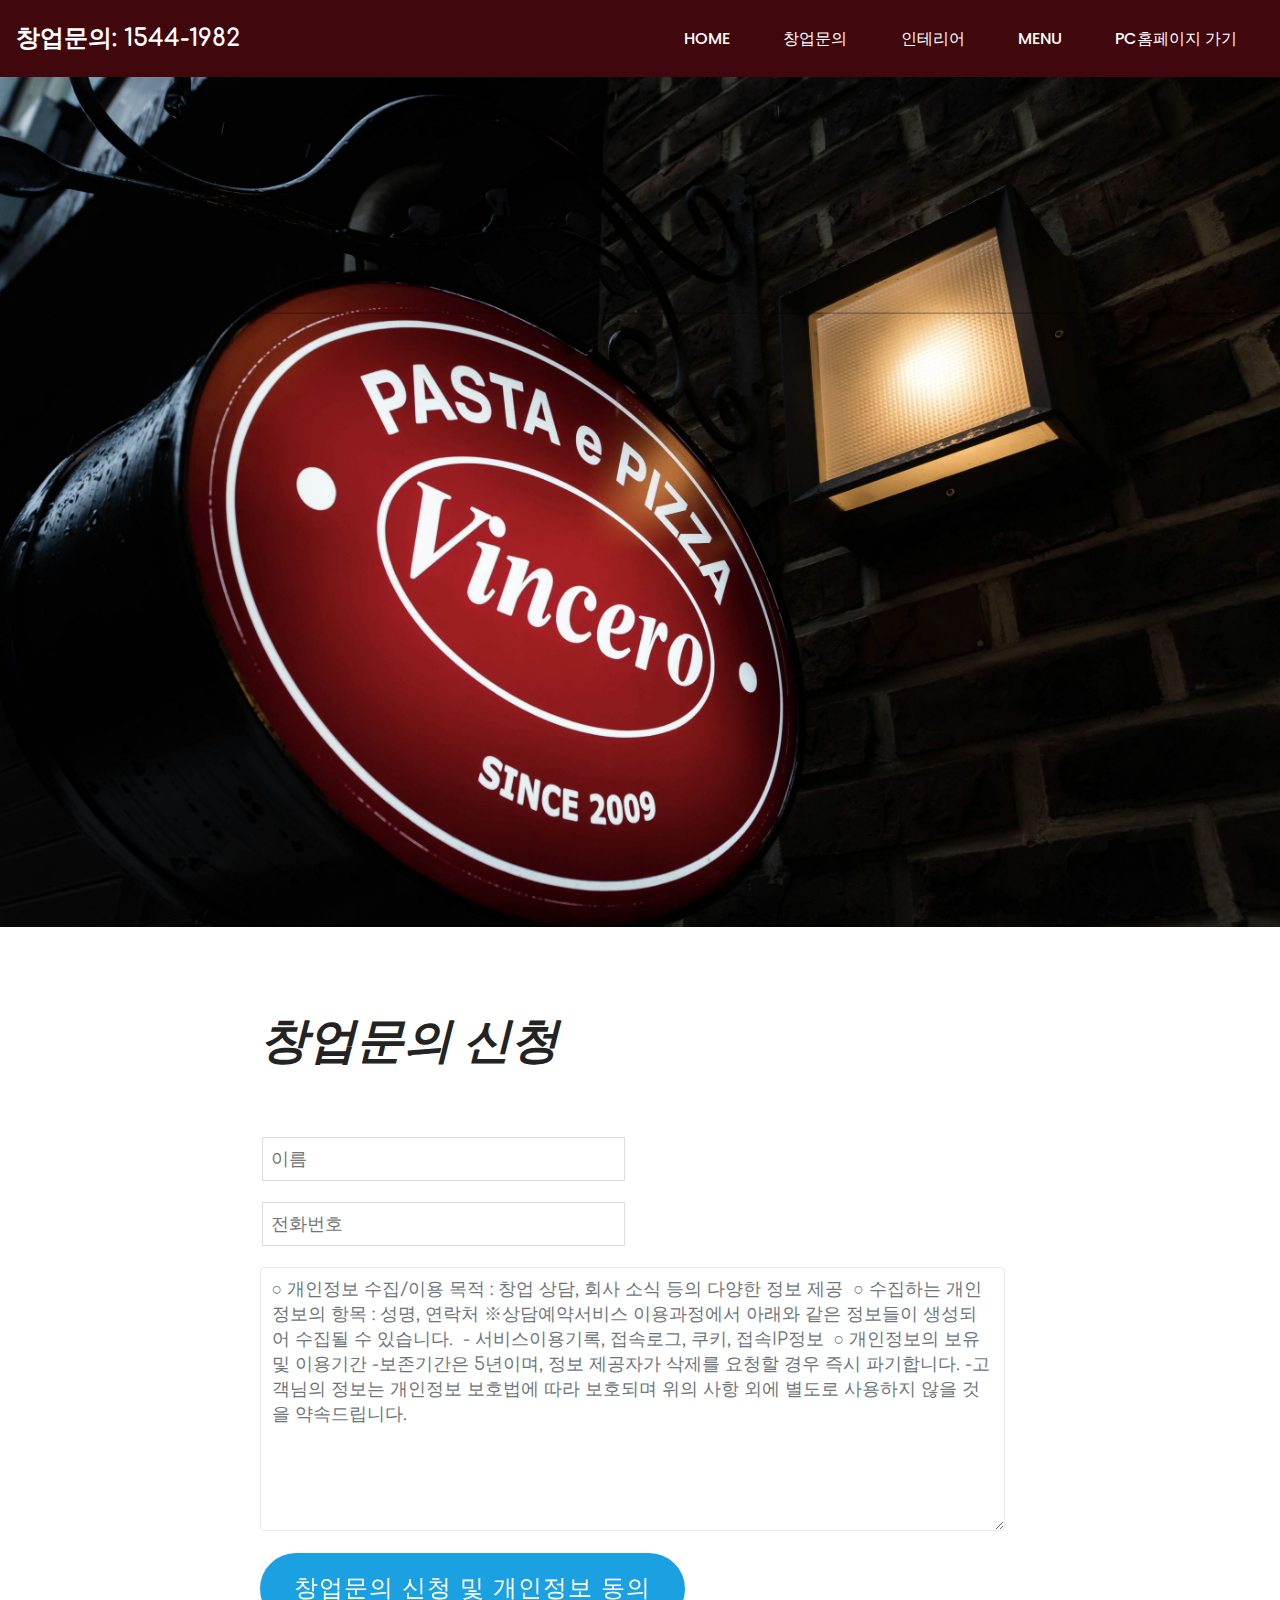
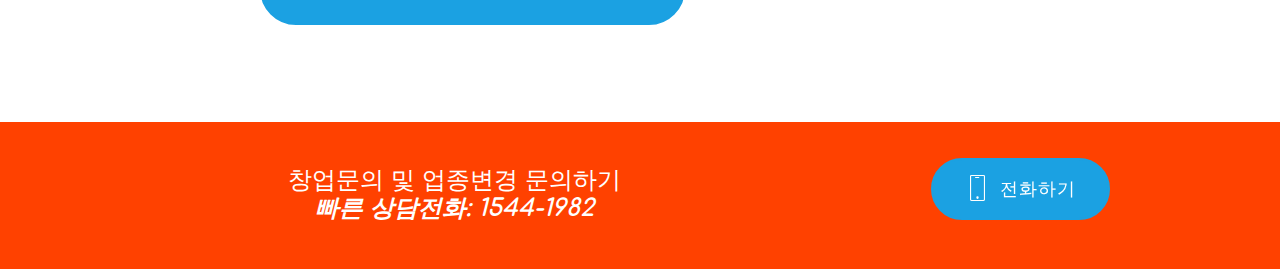
==== commit 66297ef3: "20.1.13" ====
--- a/db.html
+++ b/db.html
@@ -1,22 +1,22 @@
 <!DOCTYPE html>
-<html >
+<html  >
 <head>
-  <!-- Site made with Mobirise Website Builder v4.5.2, https://mobirise.com -->
+  <!-- Site made with Mobirise Website Builder v4.11.6, https://mobirise.com -->
   <meta charset="UTF-8">
   <meta http-equiv="X-UA-Compatible" content="IE=edge">
-  <meta name="generator" content="Mobirise v4.5.2, mobirise.com">
+  <meta name="generator" content="Mobirise v4.11.6, mobirise.com">
   <meta name="viewport" content="width=device-width, initial-scale=1, minimum-scale=1">
   <link rel="shortcut icon" href="assets/images/logo2.png" type="image/x-icon">
   <meta name="description" content="빈체로 레스토랑창업 아이템 정보">
+  
   <title>빈체로 레스토랑창업 정보</title>
-  <link rel="stylesheet" href="https://fonts.googleapis.com/css?family=Poppins:300,400,500,600,700">
   <link rel="stylesheet" href="assets/web/assets/mobirise-icons/mobirise-icons.css">
   <link rel="stylesheet" href="assets/bootstrap/css/bootstrap.min.css">
   <link rel="stylesheet" href="assets/bootstrap/css/bootstrap-grid.min.css">
   <link rel="stylesheet" href="assets/bootstrap/css/bootstrap-reboot.min.css">
   <link rel="stylesheet" href="assets/dropdown/css/style.css">
   <link rel="stylesheet" href="assets/theme/css/style.css">
-  <link rel="stylesheet" href="assets/mobirise/css/mbr-additional.css" type="text/css">
+  <link rel="preload" as="style" href="assets/mobirise/css/mbr-additional.css"><link rel="stylesheet" href="assets/mobirise/css/mbr-additional.css" type="text/css">
   
   
   
@@ -42,7 +42,7 @@
 </head>
 <body>
 
-<!-- Google Analytics -->
+<!-- Analytics -->
 <!-- Global site tag (gtag.js) - Google Analytics -->
 <script async src="https://www.googletagmanager.com/gtag/js?id=UA-93839439-15"></script>
 <script>
@@ -52,26 +52,10 @@
 
   gtag('config', 'UA-93839439-15');
 </script>
-<!-- /Google Analytics -->
-
-
-<section once="footers" class="cid-qMMzba662f" id="footer1-1d" data-rv-view="251">
-
-    
-
-    
-
-    <div class="container">
-        <div class="media-container-row align-center justify-content-center align-items-center">
-            <div class="section-text m-2">
-                <p class="mbr-text mbr-black mb-0 mbr-fonts-style display-7">dfdfdfdfdfdfdf</p>
-            </div>
-            
-        </div>
-    </div>
-</section>
-
-<section class="menu cid-qMMxXJLkba" once="menu" id="menu1-1e" data-rv-view="254">
+<!-- /Analytics -->
+
+
+  <section class="menu cid-qMMxXJLkba" once="menu" id="menu1-1e">
 
     
     
@@ -92,7 +76,7 @@
       <div class="collapse navbar-collapse" id="navbarSupportedContent">
             <ul class="navbar-nav nav-dropdown nav-right" data-app-modern-menu="true"><li class="nav-item">
                     <a class="nav-link link text-white display-4" href="index.html">HOME</a>
-                </li><li class="nav-item"><a class="nav-link link text-white display-4" href="db.html">창업문의</a></li>
+                </li><li class="nav-item"><a class="nav-link link text-white display-4" href="index.html#form2-1x">창업문의</a></li>
                 <li class="nav-item">
                     <a class="nav-link link text-white display-4" href="index.html#wowslider-q">인테리어</a>
                 </li><li class="nav-item"><a class="nav-link link text-white display-4" href="index.html#features16-v">MENU</a></li>
@@ -105,19 +89,35 @@
     </nav>
 </section>
 
-<section class="cid-qMPWNWsmao" id="image1-1g" data-rv-view="256">
+<section once="footers" class="cid-qMMzba662f" id="footer1-1d">
+
+    
+
+    
+
+    <div class="container">
+        <div class="media-container-row align-center justify-content-center align-items-center">
+            <div class="section-text m-2">
+                <p class="mbr-text mbr-black mb-0 mbr-fonts-style display-7">dfdfdfdfdfdfdf</p>
+            </div>
+            
+        </div>
+    </div>
+</section>
+
+<section class="cid-qMPWNWsmao" id="image1-1g">
 
     
 
     
     <figure class="mbr-figure">
             <div class="image-block" style="width: 66%;">
-                <img src="assets/images/-01i0906-2800x1866.jpg" width="1400" alt="Mobirise" title="" media-simple="true">
+                <img src="assets/images/01i0906-2800x1866.jpg" width="1400" alt="Mobirise" title="">
             </div>
     </figure>
 </section>
 
-<section class="cid-qMPWMbEfNv" id="form2-1f" data-rv-view="259">
+<section class="cid-qMPWMbEfNv" id="form2-1f">
 
     
 
@@ -127,7 +127,7 @@
             <div class="form-1 col-md-8 col-sm-12" data-form-type="formoid">
                 <h1 class="mbr-fonts-style mbr-section-heading display-2"><strong><em>창업문의 신청</em></strong></h1>
                 <div data-form-alert="" hidden="">감사합니다. 창업문의 신청이 접수되었습니다.</div>
-                <form class="mbr-form" action="https://mobirise.com/" method="post" data-form-title="My Mobirise Form"><input type="hidden" data-form-email="true" value="xcXzHi24uvrr2KKrR8WQhCg5rnn2HYo2/P9VfbgAysuGB4WhBj3OjEM5B5cyrfAngEfB4+L61QibQx8ptOHv7mRK9OkXcSCrXVsI24dk4pRbeNUTCFuhPy/o4y9EVj8+">
+                <form class="mbr-form" action="https://mobirise.com/" method="post" data-form-title="My Mobirise Form"><input type="hidden" name="email" data-form-email="true" value="Akl1ViQuP7hf9/leJ37SyDM7ITW4fH8tCBvnIR42fRdydKJgsvtq4sofcDCfmxS6AiSRTO1LURLnG/XwiJ37989n0CXcg7uZO2vFwU51OjG3sGWvdb7FJcf0RVgRgkl5">
                     <div class="row input-main">
                         <div class="col-md-6 input-wrap" data-for="name">
                             <input type="text" class="field display-7" name="name" data-form-field="Name" placeholder="이름" required="" id="name-form2-1f">
@@ -150,7 +150,7 @@
    </div>
 </section>
 
-<section class="cid-qMPXDvBtUy" id="info1-1l" data-rv-view="262">
+<section class="cid-qMPXDvBtUy" id="info1-1l">
 
     
 
@@ -171,9 +171,9 @@
   <script src="assets/web/assets/jquery/jquery.min.js"></script>
   <script src="assets/popper/popper.min.js"></script>
   <script src="assets/bootstrap/js/bootstrap.min.js"></script>
-  <script src="assets/smooth-scroll/smooth-scroll.js"></script>
+  <script src="assets/smoothscroll/smooth-scroll.js"></script>
   <script src="assets/dropdown/js/script.min.js"></script>
-  <script src="assets/touch-swipe/jquery.touch-swipe.min.js"></script>
+  <script src="assets/touchswipe/jquery.touch-swipe.min.js"></script>
   <script src="assets/theme/js/script.js"></script>
   <script src="assets/formoid/formoid.min.js"></script>
   
@@ -191,5 +191,22 @@
 <img height="1" width="1" style="border-style:none;" alt="" src="//googleads.g.doubleclick.net/pagead/viewthroughconversion/977690298/?guid=ON&script=0"/>
 </div>
 </noscript>
+
+<!-- Google Code for &#48712;&#52404;&#47196; &#51204;&#54872; Conversion Page -->
+<script type="text/javascript">
+/* <![CDATA[ */
+var google_conversion_id = 977690298;
+var google_conversion_label = "fp66CPSm0n8Qur2Z0gM";
+var google_remarketing_only = false;
+/* ]]> */
+</script>
+<script type="text/javascript" src="//www.googleadservices.com/pagead/conversion.js">
+</script>
+<noscript>
+<div style="display:inline;">
+<img height="1" width="1" style="border-style:none;" alt="" src="//www.googleadservices.com/pagead/conversion/977690298/?label=fp66CPSm0n8Qur2Z0gM&guid=ON&script=0"/>
+</div>
+</noscript>
+
 </body>
 </html>--- a/assets/web/assets/mobirise-icons/mobirise-icons.css
+++ b/assets/web/assets/mobirise-icons/mobirise-icons.css
@@ -7,6 +7,7 @@
     url('mobirise-icons.svg?spat4u#MobiriseIcons') format('svg');
   font-weight: normal;
   font-style: normal;
+  font-display: swap;
 }
 
 [class^="mbri-"], [class*=" mbri-"] {
